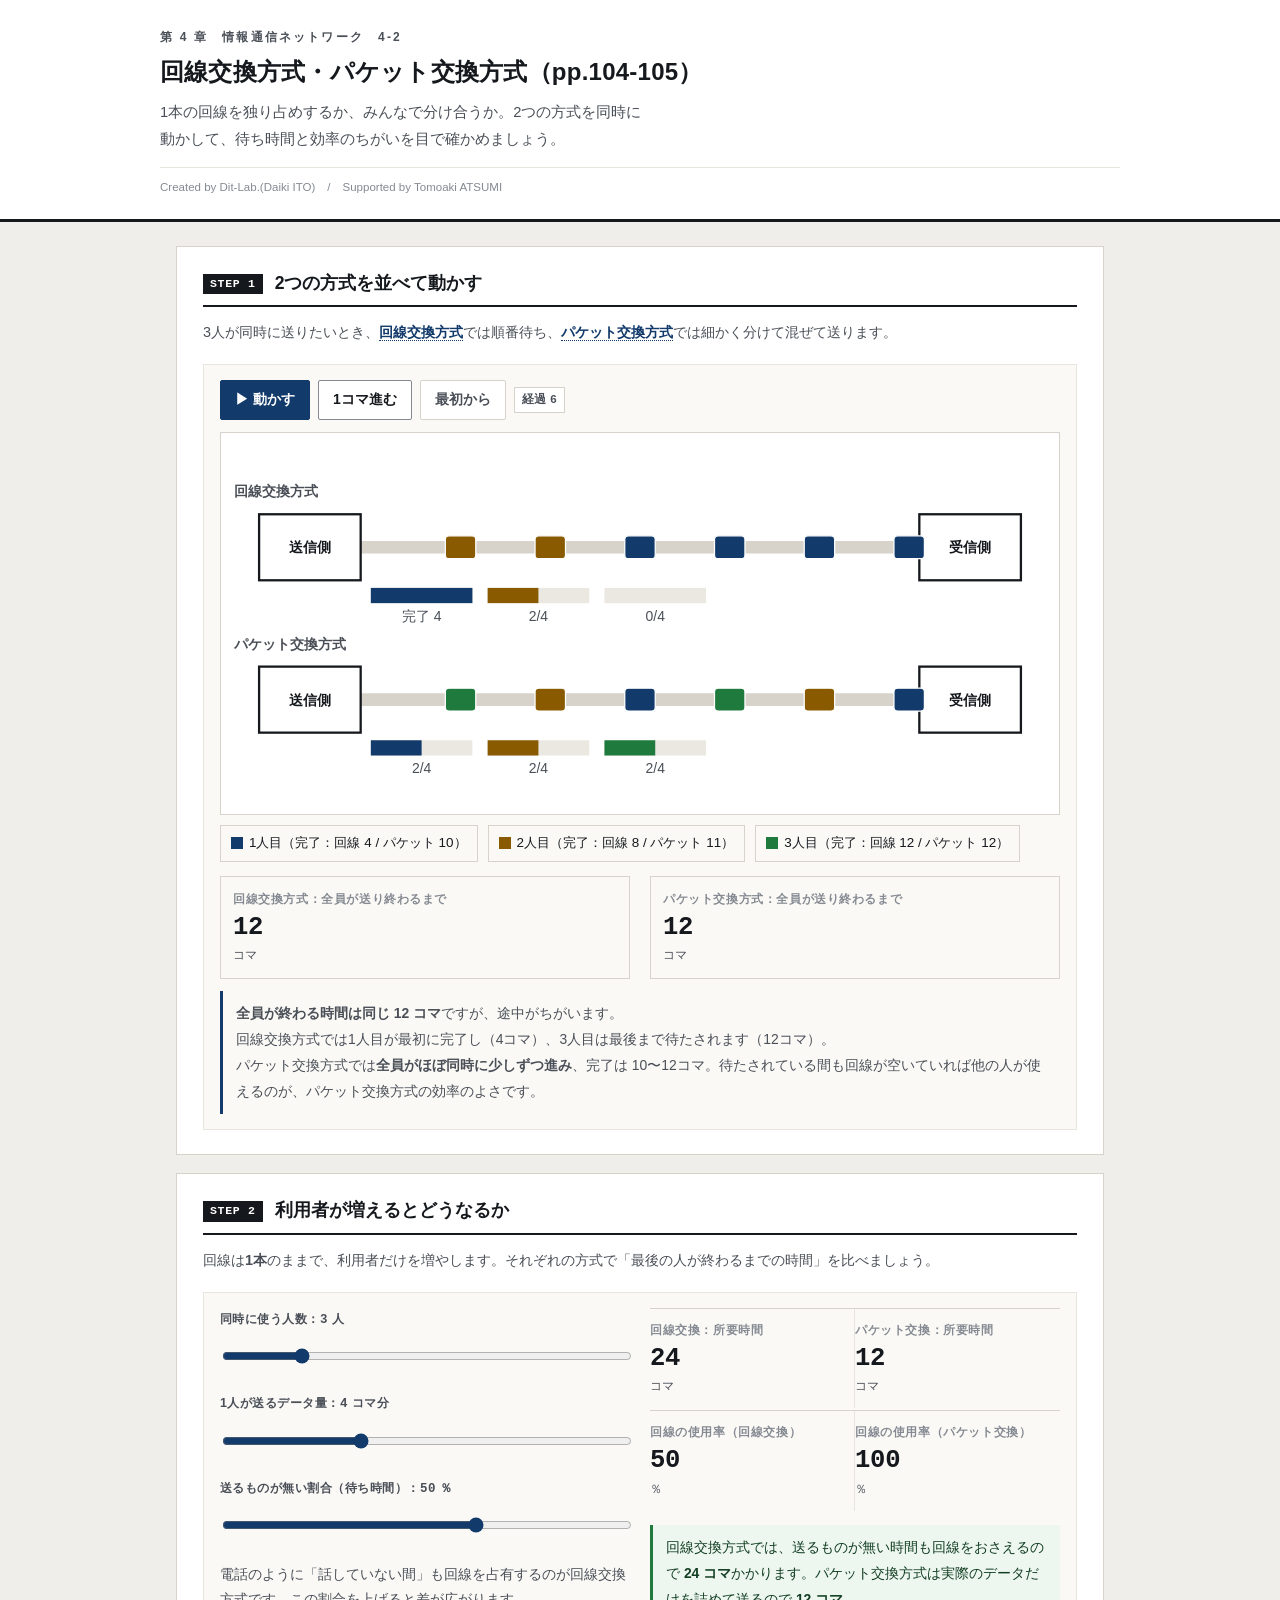
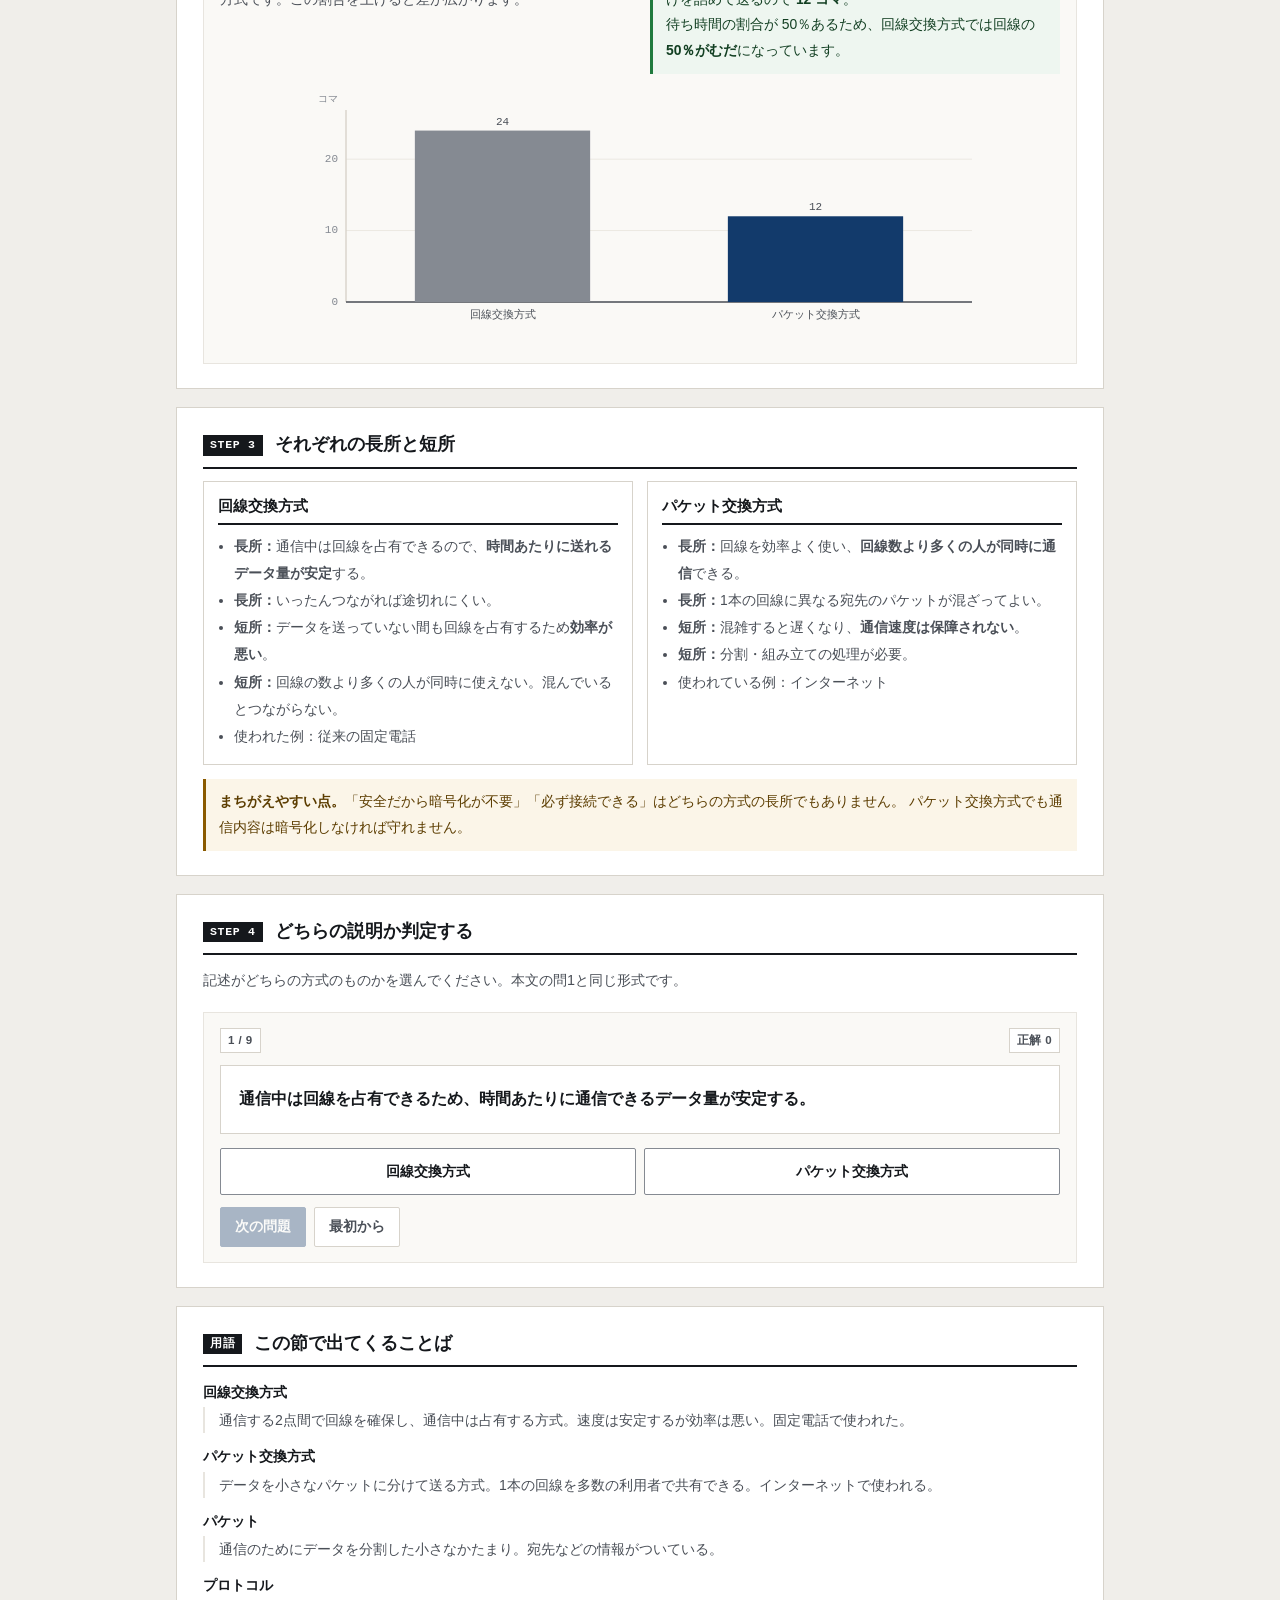
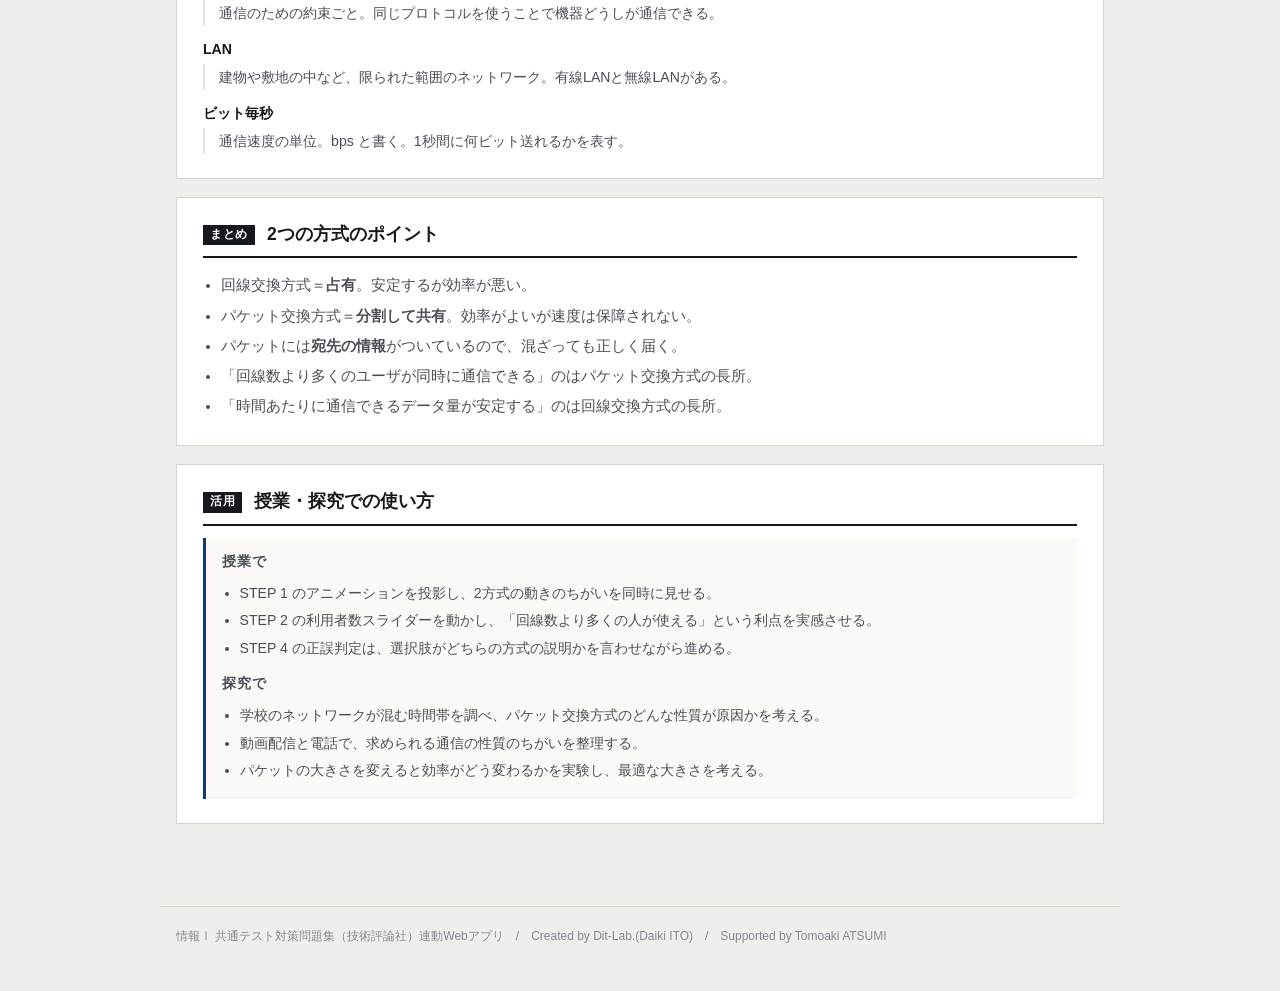
==== index.html @ 24a5da9f "feat: Streamlit版を静的Webアプリ化。2方式の同時アニメーション・効率比較・判定演習に対応" ====
<!DOCTYPE html>
<html lang="ja">
<head>
<meta charset="UTF-8">
<meta name="viewport" content="width=device-width, initial-scale=1.0">
<title>回線交換方式・パケット交換方式｜情報Ⅰ共通テスト対策問題集</title>
<meta name="description" content="1本の回線を独り占めするか、みんなで分け合うか。2つの方式を同時に動かして、待ち時間と効率のちがいを目で確かめましょう。">
<link rel="icon" href="data:image/svg+xml,%3Csvg xmlns=%22http://www.w3.org/2000/svg%22 viewBox=%220 0 32 32%22%3E%3Crect width=%2232%22 height=%2232%22 fill=%22%2315181c%22/%3E%3Ctext x=%2216%22 y=%2222%22 font-size=%2218%22 font-family=%22monospace%22 fill=%22%23fff%22 text-anchor=%22middle%22%3E01%3C/text%3E%3C/svg%3E">
<link rel="stylesheet" href="css/style.css">
<link rel="stylesheet" href="css/app.css">
</head>
<body>

<header class="app-header">
  <div class="inner">
    <span class="eyebrow">第 4 章　情報通信ネットワーク　4-2</span>
    <h1>回線交換方式・パケット交換方式（pp.104-105）</h1>
    <p class="lead">1本の回線を独り占めするか、みんなで分け合うか。2つの方式を同時に動かして、待ち時間と効率のちがいを目で確かめましょう。</p>
    <p class="credit">Created by Dit-Lab.(Daiki ITO)　/　Supported by Tomoaki ATSUMI</p>
  </div>
</header>

<main class="wrap">
  <section class="step" id="step1">
    <h2><span class="no">STEP 1</span>2つの方式を並べて動かす</h2>
    <p class="desc">3人が同時に送りたいとき、<span class="term" data-t="回線交換方式">回線交換方式</span>では順番待ち、<span class="term" data-t="パケット交換方式">パケット交換方式</span>では細かく分けて混ぜて送ります。</p>

    <div class="panel">
      <div class="btn-row" style="margin-bottom:12px">
        <button class="btn primary" id="play">▶ 動かす</button>
        <button class="btn" id="step1btn">1コマ進む</button>
        <button class="btn ghost" id="resetAnim">最初から</button>
        <span class="badge" id="tick">経過 0</span>
      </div>
      <div id="animBox"></div>
      <div class="usercols" id="legend"></div>
      <div class="grid c2" style="margin-top:14px">
        <div class="metric" style="border:1px solid var(--rule);padding:12px">
          <div class="k">回線交換方式：全員が送り終わるまで</div><div class="v" id="mCirc">—</div><div class="s">コマ</div>
        </div>
        <div class="metric" style="border:1px solid var(--rule);padding:12px">
          <div class="k">パケット交換方式：全員が送り終わるまで</div><div class="v" id="mPack">—</div><div class="s">コマ</div>
        </div>
      </div>
      <div class="note" id="animNote" style="margin-top:12px"></div>
    </div>
  </section>

  <section class="step" id="step2">
    <h2><span class="no">STEP 2</span>利用者が増えるとどうなるか</h2>
    <p class="desc">回線は<strong>1本</strong>のままで、利用者だけを増やします。それぞれの方式で「最後の人が終わるまでの時間」を比べましょう。</p>
    <div class="panel">
      <div class="grid c2">
        <div>
          <label class="fld" for="nUsers">同時に使う人数：<span class="mono" id="nUsersV">3</span> 人</label>
          <input type="range" id="nUsers" min="1" max="12" step="1" value="3">
          <label class="fld" style="margin-top:10px" for="dataSize">1人が送るデータ量：<span class="mono" id="dataSizeV">4</span> コマ分</label>
          <input type="range" id="dataSize" min="1" max="10" step="1" value="4">
          <label class="fld" style="margin-top:10px" for="idle">送るものが無い割合（待ち時間）：<span class="mono" id="idleV">50</span> ％</label>
          <input type="range" id="idle" min="0" max="80" step="10" value="50">
          <p class="why" style="margin-top:10px">電話のように「話していない間」も回線を占有するのが回線交換方式です。この割合を上げると差が広がります。</p>
        </div>
        <div>
          <div class="metrics">
            <div class="metric"><div class="k">回線交換：所要時間</div><div class="v" id="cTime">—</div><div class="s">コマ</div></div>
            <div class="metric"><div class="k">パケット交換：所要時間</div><div class="v" id="pTime">—</div><div class="s">コマ</div></div>
          </div>
          <div class="metrics" style="margin-top:2px">
            <div class="metric"><div class="k">回線の使用率（回線交換）</div><div class="v" id="cUse">—</div><div class="s">％</div></div>
            <div class="metric"><div class="k">回線の使用率（パケット交換）</div><div class="v" id="pUse">—</div><div class="s">％</div></div>
          </div>
          <div class="note" id="simNote" style="margin-top:14px"></div>
        </div>
      </div>
      <div id="cmpChart" style="margin-top:14px"></div>
    </div>
  </section>

  <section class="step" id="step3">
    <h2><span class="no">STEP 3</span>それぞれの長所と短所</h2>
    <div class="cmp2">
      <div class="box">
        <h3>回線交換方式</h3>
        <ul>
          <li><strong>長所：</strong>通信中は回線を占有できるので、<strong>時間あたりに送れるデータ量が安定</strong>する。</li>
          <li><strong>長所：</strong>いったんつながれば途切れにくい。</li>
          <li><strong>短所：</strong>データを送っていない間も回線を占有するため<strong>効率が悪い</strong>。</li>
          <li><strong>短所：</strong>回線の数より多くの人が同時に使えない。混んでいるとつながらない。</li>
          <li>使われた例：従来の固定電話</li>
        </ul>
      </div>
      <div class="box">
        <h3>パケット交換方式</h3>
        <ul>
          <li><strong>長所：</strong>回線を効率よく使い、<strong>回線数より多くの人が同時に通信</strong>できる。</li>
          <li><strong>長所：</strong>1本の回線に異なる宛先のパケットが混ざってよい。</li>
          <li><strong>短所：</strong>混雑すると遅くなり、<strong>通信速度は保障されない</strong>。</li>
          <li><strong>短所：</strong>分割・組み立ての処理が必要。</li>
          <li>使われている例：インターネット</li>
        </ul>
      </div>
    </div>
    <div class="note warn" style="margin-top:14px">
      <strong>まちがえやすい点。</strong>「安全だから暗号化が不要」「必ず接続できる」はどちらの方式の長所でもありません。
      パケット交換方式でも通信内容は暗号化しなければ守れません。
    </div>
  </section>

  <section class="step" id="step4">
    <h2><span class="no">STEP 4</span>どちらの説明か判定する</h2>
    <p class="desc">記述がどちらの方式のものかを選んでください。本文の問1と同じ形式です。</p>
    <div class="panel">
      <div class="qhead">
        <span class="badge" id="qProgress">1 / 1</span>
        <span class="badge">正解 <span class="score" id="qScore">0</span></span>
      </div>
      <div class="card-q"><div class="q-scene" id="qText"></div></div>
      <div class="choice4" id="qChoices"></div>
      <div class="note" id="qFb" hidden style="margin-top:12px"></div>
      <div class="btn-row" style="margin-top:12px">
        <button class="btn primary" id="qNext" disabled>次の問題</button>
        <button class="btn ghost" id="qReset">最初から</button>
      </div>
    </div>
  </section>

  <section class="step" id="glossary">
    <h2><span class="no">用語</span>この節で出てくることば</h2>
    <div id="glossBox"></div>
  </section>

  <section class="step">
    <h2><span class="no">まとめ</span>2つの方式のポイント</h2>
    <ul style="margin:0;padding-left:1.2em;color:var(--ink-2);font-size:.92rem;line-height:2.05">
      <li>回線交換方式＝<strong>占有</strong>。安定するが効率が悪い。</li>
      <li>パケット交換方式＝<strong>分割して共有</strong>。効率がよいが速度は保障されない。</li>
      <li>パケットには<strong>宛先の情報</strong>がついているので、混ざっても正しく届く。</li>
      <li>「回線数より多くのユーザが同時に通信できる」のはパケット交換方式の長所。</li>
      <li>「時間あたりに通信できるデータ量が安定する」のは回線交換方式の長所。</li>
    </ul>
  </section>

  <section class="step">
    <h2><span class="no">活用</span>授業・探究での使い方</h2>
    <div class="use-note">
      <h3>授業で</h3>
      <ul>
        <li>STEP 1 のアニメーションを投影し、2方式の動きのちがいを同時に見せる。</li>
        <li>STEP 2 の利用者数スライダーを動かし、「回線数より多くの人が使える」という利点を実感させる。</li>
        <li>STEP 4 の正誤判定は、選択肢がどちらの方式の説明かを言わせながら進める。</li>
      </ul>
      <h3 style="margin-top:12px">探究で</h3>
      <ul>
        <li>学校のネットワークが混む時間帯を調べ、パケット交換方式のどんな性質が原因かを考える。</li>
        <li>動画配信と電話で、求められる通信の性質のちがいを整理する。</li>
        <li>パケットの大きさを変えると効率がどう変わるかを実験し、最適な大きさを考える。</li>
      </ul>
    </div>
  </section>

</main>

<footer class="app-footer">
  情報Ⅰ 共通テスト対策問題集（技術評論社）連動Webアプリ　/　Created by Dit-Lab.(Daiki ITO)　/　Supported by Tomoaki ATSUMI
</footer>

<script src="js/tools.js"></script>
<script src="js/chart.js"></script>
<script src="js/terms.js"></script>
<script src="js/app.js"></script>
</body>
</html>
---- css/style.css ----
/* =========================================================
   情報Ⅰ 共通テスト対策問題集 — Web アプリ共通スタイル
   紙面（参考書）に寄せた設計。装飾色は使わず、色は意味を持つときだけ。
   ========================================================= */

:root{
  --paper:#ffffff;
  --paper-2:#faf9f6;      /* うすい紙 */
  --bg:#f0eeea;           /* 台紙 */
  --ink:#15181c;
  --ink-2:#4a4f57;
  --ink-3:#858a92;
  --rule:#d7d3cb;         /* 罫線 */
  --rule-2:#e8e5df;
  --accent:#123a6b;       /* 濃紺。主要操作と現在地だけに使う */
  --accent-w:#e9eef6;
  --zero:#c0392b;         /* 左＝0 */
  --one:#1d4ed8;          /* 右＝1 */
  --ok:#1f7a3d;   --ok-bg:#eef6f0;
  --ng:#b3261e;   --ng-bg:#fbefee;
  --warn:#8a5a00; --warn-bg:#fbf5e8;
  --font:"Hiragino Kaku Gothic ProN","Hiragino Sans","Yu Gothic Medium","Yu Gothic",
         "Noto Sans JP",Meiryo,-apple-system,BlinkMacSystemFont,sans-serif;
  --mono:"SFMono-Regular",Menlo,Consolas,"Courier New",monospace;
}

*{box-sizing:border-box}
[hidden]{display:none !important}
html{-webkit-text-size-adjust:100%}
body{
  margin:0; background:var(--bg); color:var(--ink);
  font-family:var(--font); font-size:16px; line-height:1.85;
  font-feature-settings:"palt" 1;
}
h1,h2,h3,h4{line-height:1.45; margin:0; font-weight:700}
p{margin:0 0 .75em} p:last-child{margin-bottom:0}
a{color:var(--accent)}

/* ---------- 標題 ---------- */
.app-header{background:var(--paper); border-bottom:3px solid var(--ink); padding:26px 20px 20px}
.app-header .inner{max-width:960px; margin:0 auto}
.app-header .eyebrow{
  font-size:.75rem; font-weight:700; color:var(--ink-2); letter-spacing:.18em;
  display:block; margin-bottom:7px;
}
.app-header h1{font-size:1.5rem; letter-spacing:.01em}
.app-header .lead{font-size:.92rem; color:var(--ink-2); margin-top:9px; max-width:60ch}
.app-header .credit{
  font-size:.72rem; color:var(--ink-3); margin-top:14px;
  padding-top:9px; border-top:1px solid var(--rule-2);
}

/* ---------- 版面 ---------- */
.wrap{max-width:960px; margin:0 auto; padding:24px 16px 64px}
.step{background:var(--paper); border:1px solid var(--rule); padding:24px 26px; margin-bottom:18px}
.step > h2{
  display:flex; align-items:baseline; gap:12px; font-size:1.1rem;
  padding-bottom:9px; border-bottom:2px solid var(--ink); margin-bottom:12px;
}
.step > h2 .no{
  flex:none; font-family:var(--mono); font-size:.72rem; font-weight:700;
  background:var(--ink); color:var(--paper); padding:2px 7px; letter-spacing:.06em;
  position:relative; top:-2px;
}
.step > .desc{color:var(--ink-2); font-size:.9rem; margin-bottom:18px}
.step[hidden]{display:none}

.grid{display:grid; gap:20px}
.grid > *{min-width:0}          /* 子の中身で列が広がるのを防ぐ */
@media(min-width:800px){ .grid.c2{grid-template-columns:1fr 1fr} }

.panel{border:1px solid var(--rule-2); background:var(--paper-2); padding:15px 16px; min-width:0}
.panel > h3{
  font-size:.8rem; font-weight:700; color:var(--ink-2); letter-spacing:.08em;
  margin-bottom:12px; padding-bottom:6px; border-bottom:1px solid var(--rule);
}

/* ---------- 部品 ---------- */
.btn{
  appearance:none; border:1px solid var(--ink-3); background:var(--paper); color:var(--ink);
  font-family:inherit; font-size:.88rem; font-weight:700; padding:8px 14px;
  border-radius:2px; cursor:pointer; min-height:40px; line-height:1.4;
  transition:background .12s, border-color .12s, color .12s;
}
.btn:hover:not(:disabled){background:var(--accent-w); border-color:var(--accent); color:var(--accent)}
.btn:disabled{opacity:.35; cursor:not-allowed}
.btn.primary{background:var(--accent); color:var(--paper); border-color:var(--accent)}
.btn.primary:hover:not(:disabled){background:#0d2c53; color:var(--paper)}
.btn.ghost{border-color:var(--rule); color:var(--ink-2)}
.btn.sm{font-size:.8rem; padding:5px 10px; min-height:34px}
.btn-row{display:flex; flex-wrap:wrap; gap:8px; align-items:center}

/* タブ（見出し下線式） */
.seg{display:flex; gap:0; border-bottom:1px solid var(--rule)}
.seg button{
  appearance:none; border:0; background:transparent; font-family:inherit; font-size:.88rem;
  font-weight:700; color:var(--ink-3); padding:9px 4px; margin-right:26px; cursor:pointer;
  border-bottom:3px solid transparent; margin-bottom:-1px; min-height:40px;
}
.seg button:hover{color:var(--ink-2)}
.seg button[aria-pressed="true"]{color:var(--ink); border-bottom-color:var(--accent)}

label.fld{display:block; font-size:.78rem; font-weight:700; color:var(--ink-2); margin-bottom:5px; letter-spacing:.04em}
input[type=text], textarea, input[type=number]{
  width:100%; font-family:inherit; font-size:1rem; color:var(--ink);
  border:1px solid var(--ink-3); border-radius:2px; padding:9px 11px;
  background:var(--paper); min-height:42px;
}
input:focus, textarea:focus{outline:2px solid var(--accent); outline-offset:-1px; border-color:var(--accent)}
.btn:focus-visible, .seg button:focus-visible, .node-card:focus-visible{outline:2px solid var(--accent); outline-offset:2px}
textarea{resize:vertical; line-height:1.7}
.mono{font-family:var(--mono)}

table.tbl{width:100%; border-collapse:collapse; font-size:.89rem}
table.tbl th, table.tbl td{border-bottom:1px solid var(--rule-2); padding:7px 10px; text-align:right}
table.tbl th:first-child, table.tbl td:first-child{text-align:left}
table.tbl thead th{border-bottom:1.5px solid var(--ink); font-size:.76rem; color:var(--ink-2); font-weight:700; white-space:nowrap}
.tbl-scroll{overflow-x:auto; -webkit-overflow-scrolling:touch; max-width:100%}

.note{padding:10px 13px; font-size:.87rem; border-left:3px solid var(--ink-3); background:var(--paper-2)}
.note.ok{background:var(--ok-bg); border-left-color:var(--ok); color:#123f22}
.note.ng{background:var(--ng-bg); border-left-color:var(--ng); color:#6d1a15}
.note.info{background:var(--paper-2); border-left-color:var(--accent); color:var(--ink-2)}
.note.warn{background:var(--warn-bg); border-left-color:var(--warn); color:#5c3d00}
.note[hidden]{display:none}

.badge{
  display:inline-block; font-size:.72rem; font-weight:700; padding:1px 7px;
  border:1px solid var(--rule); color:var(--ink-2); background:var(--paper); letter-spacing:.04em;
}

/* 数値は罫線で仕切るだけ。カードにしない */
.metrics{display:flex; flex-wrap:wrap; gap:0; border-top:1px solid var(--rule)}
.metric{flex:1 1 130px; padding:11px 14px 11px 0; border-right:1px solid var(--rule-2)}
.metric:last-child{border-right:0}
.metric .k{font-size:.74rem; color:var(--ink-3); font-weight:700; letter-spacing:.05em}
.metric .v{font-size:1.6rem; font-weight:700; line-height:1.3; font-family:var(--mono); letter-spacing:-.01em}
.metric .s{font-size:.76rem; color:var(--ink-2)}

.bit0{color:var(--zero); font-weight:700}
.bit1{color:var(--one); font-weight:700}

.app-footer{
  max-width:960px; margin:0 auto; padding:18px 16px 44px; color:var(--ink-3);
  font-size:.75rem; border-top:1px solid var(--rule);
}
.sr-only{position:absolute;width:1px;height:1px;overflow:hidden;clip:rect(0 0 0 0);white-space:nowrap}

@media(max-width:640px){
  body{font-size:15px}
  .app-header{padding:20px 16px 16px}
  .app-header h1{font-size:1.16rem}
  .wrap{padding:16px 12px 52px}
  .step{padding:18px 15px}
  .seg button{margin-right:18px; font-size:.84rem}
  .metric{flex-basis:50%; border-right:0}
}
@media (prefers-reduced-motion:reduce){ *{animation:none!important; transition:none!important} }

/* ---------- 自分のデータ・共有・印刷 ---------- */
.toolbar{display:flex; flex-wrap:wrap; gap:8px; align-items:center; margin-top:12px;
  padding-top:12px; border-top:1px solid var(--rule-2)}
.toolbar .hint{font-size:.78rem; color:var(--ink-3)}
.paste-area{width:100%; min-height:110px; font-family:var(--mono); font-size:.86rem}
.use-note{background:var(--paper-2); border-left:3px solid var(--accent); padding:14px 16px; font-size:.88rem}
.use-note h3{font-size:.86rem; letter-spacing:.06em; margin-bottom:8px; color:var(--ink-2)}
.use-note ol, .use-note ul{margin:0; padding-left:1.25em; line-height:1.95; color:var(--ink-2)}

@media print{
  body{background:#fff}
  .app-header{border-bottom:2px solid #000}
  .step{border:1px solid #bbb; break-inside:avoid; page-break-inside:avoid; margin-bottom:12px}
  .btn, .seg, .toolbar, input[type=range]{display:none !important}
  .note{border-left-width:2px}
  a[href]:after{content:""}
}

/* ---------- 入力グリッド ---------- */
.dg-scroll{overflow:auto; -webkit-overflow-scrolling:touch; border:1px solid var(--rule); background:var(--paper); max-height:420px}
table.dg{border-collapse:collapse; font-family:var(--mono); font-size:.9rem; min-width:100%}
table.dg th, table.dg td{border:1px solid var(--rule-2); padding:0}
table.dg thead th{background:var(--paper-2); position:sticky; top:0; z-index:2}
table.dg .dg-n{background:var(--paper-2); color:var(--ink-3); font-size:.76rem; font-weight:400;
  text-align:center; min-width:34px; padding:0 4px; position:sticky; left:0; z-index:1}
table.dg .dg-corner{background:var(--paper-2); min-width:34px; position:sticky; left:0; z-index:3}
table.dg .dg-act{background:var(--paper-2); width:34px}
.dg-h, .dg-c{width:100%; min-width:96px; border:0; background:transparent; font-family:inherit;
  font-size:.9rem; padding:8px 9px; color:var(--ink); min-height:38px}
.dg-h{font-weight:700; font-family:var(--font); font-size:.82rem; color:var(--ink-2)}
.dg-c.num{text-align:right}
.dg-c:focus, .dg-h:focus{outline:2px solid var(--accent); outline-offset:-2px; background:var(--accent-w)}
.dg-del{border:0; background:transparent; color:var(--ink-3); cursor:pointer; width:32px; height:34px; font-size:1rem}
.dg-del:hover{color:var(--ng)}
.dg-tools{display:flex; flex-wrap:wrap; gap:8px; align-items:center; margin-top:10px}
.dg-hint{font-size:.76rem; color:var(--ink-3)}

/* ---------- ファイル読み込み ---------- */
.filebox{display:flex; flex-wrap:wrap; gap:10px; align-items:center; padding:12px;
  border:1px dashed var(--rule); background:var(--paper-2)}
.filebox input[type=file]{font-size:.85rem; font-family:inherit; max-width:100%}
.filebox .sel{max-width:220px}
.filelabel{display:inline-flex; align-items:center; gap:6px; font-size:.85rem; font-weight:700;
  border:1px solid var(--ink-3); background:var(--paper); padding:8px 14px; border-radius:2px; cursor:pointer; min-height:40px}
.filelabel:hover{border-color:var(--accent); color:var(--accent); background:var(--accent-w)}
.filelabel input{display:none}

/* ---------- 用語解説 ---------- */
.term{position:relative; border-bottom:1.5px dotted var(--accent); cursor:help; color:var(--accent); font-weight:700}
.term .term-pop{display:none; position:absolute; left:0; top:1.7em; z-index:50; width:min(300px,78vw);
  background:var(--paper); border:1px solid var(--ink-3); box-shadow:0 6px 20px rgba(0,0,0,.14);
  padding:10px 12px; font-size:.82rem; font-weight:400; color:var(--ink-2); line-height:1.75;
  border-left:3px solid var(--accent); cursor:auto; text-align:left}
.term .term-pop b{display:block; color:var(--ink); font-size:.86rem; margin-bottom:3px}
.term.open .term-pop{display:block}
dl.gloss{margin:0; font-size:.88rem}
dl.gloss dt{font-weight:700; color:var(--ink); margin-top:10px}
dl.gloss dt:first-child{margin-top:0}
dl.gloss dd{margin:2px 0 0; color:var(--ink-2); line-height:1.85; padding-left:1em; border-left:2px solid var(--rule-2)}
@media print{ .term{border-bottom:0; color:inherit} .term .term-pop{display:none !important} }

/* ---------- スマホ・タブレット ---------- */
@media (max-width:1024px){
  /* iOS で入力時に画面が勝手に拡大するのを防ぐ（16px 未満だとズームする） */
  input[type=text], input[type=number], textarea, select, .dg-c, .dg-h{ font-size:16px }
  .dg-c, .dg-h{ min-width:110px }
}
@media (max-width:820px){
  .grid.c2{grid-template-columns:1fr}
  .dg-scroll{max-height:340px}
  .filebox{flex-direction:column; align-items:stretch}
  .filebox .sel{max-width:100%}
  .term .term-pop{left:auto; right:0; width:min(280px,86vw)}
}
@media (max-width:480px){
  .step > h2{font-size:1rem; flex-wrap:wrap}
  .metrics{gap:0}
  .metric{flex-basis:50%; padding-right:10px}
  .metric .v{font-size:1.3rem}
  .btn{padding:8px 12px}
  .dg-tools{gap:6px}
  .dg-hint{width:100%}
}
/* タッチ操作でのスクロールを滑らかに */
.tbl-scroll, .dg-scroll, .tree-box{ -webkit-overflow-scrolling:touch; overscroll-behavior-x:contain }
---- css/app.css ----
.qhead{display:flex; justify-content:space-between; align-items:center; margin-bottom:12px}
.card-q{border:1px solid var(--rule); background:var(--paper); padding:18px; margin-bottom:14px}
.q-scene{font-size:1rem; font-weight:700; line-height:1.9}
.choice4{display:grid; gap:8px; grid-template-columns:repeat(auto-fit,minmax(160px,1fr))}
.choice4 .btn{text-align:left; line-height:1.65; padding:11px 13px}
.choice4 .btn.correct{background:var(--ok-bg); border-color:var(--ok); color:var(--ok)}
.choice4 .btn.wrong{background:var(--ng-bg); border-color:var(--ng); color:var(--ng)}
.choice4.locked{pointer-events:none}
.sel{width:100%; font-family:inherit; font-size:.95rem; padding:9px 11px; min-height:42px;
  border:1px solid var(--ink-3); border-radius:2px; background:var(--paper); color:var(--ink)}
input[type=range]{width:100%; accent-color:var(--accent); height:34px}
.why{font-size:.85rem; color:var(--ink-2); line-height:1.85}
.eqbox{font-family:var(--mono); font-size:1.02rem; font-weight:700; text-align:center; padding:14px;
  border:1px solid var(--rule); background:var(--paper-2); line-height:1.8}
.blankin{border:1.5px solid var(--accent); background:#fff; padding:6px 8px; text-align:center;
  font-family:var(--mono); min-height:38px; font-size:.95rem; max-width:120px}
.blankin.ok{border-color:var(--ok); background:var(--ok-bg)}
.blankin.ng{border-color:var(--ng); background:var(--ng-bg)}
table.tbl td .blankin{width:100%; max-width:none}
#animBox{border:1px solid var(--rule); background:var(--paper)}
#animBox svg{display:block; margin:0 auto}
svg .node{fill:#fff; stroke:#15181c; stroke-width:1.8}
svg .wire{stroke:#d7d3cb; stroke-width:10; stroke-linecap:round}
svg .wire.busy{stroke:#c8d3e6}
svg .pk{stroke:#fff; stroke-width:1}
svg .nlab{font-size:11px; text-anchor:middle; fill:#15181c; font-weight:700}
svg .tlab{font-size:11px; fill:#4a4f57}
.usercols{display:flex; gap:10px; flex-wrap:wrap; margin-top:10px}
.usercols .u{display:flex; align-items:center; gap:6px; font-size:.84rem; border:1px solid var(--rule); padding:5px 10px}
.usercols .u i{width:12px; height:12px; display:inline-block}
.cmp2{display:grid; gap:14px}
@media(min-width:800px){.cmp2{grid-template-columns:1fr 1fr}}
.cmp2 .box{border:1px solid var(--rule); background:var(--paper); padding:14px}
.cmp2 .box h3{font-size:.92rem; margin-bottom:8px; padding-bottom:6px; border-bottom:2px solid var(--ink)}
.cmp2 .box ul{margin:0; padding-left:1.15em; font-size:.87rem; line-height:1.95; color:var(--ink-2)}
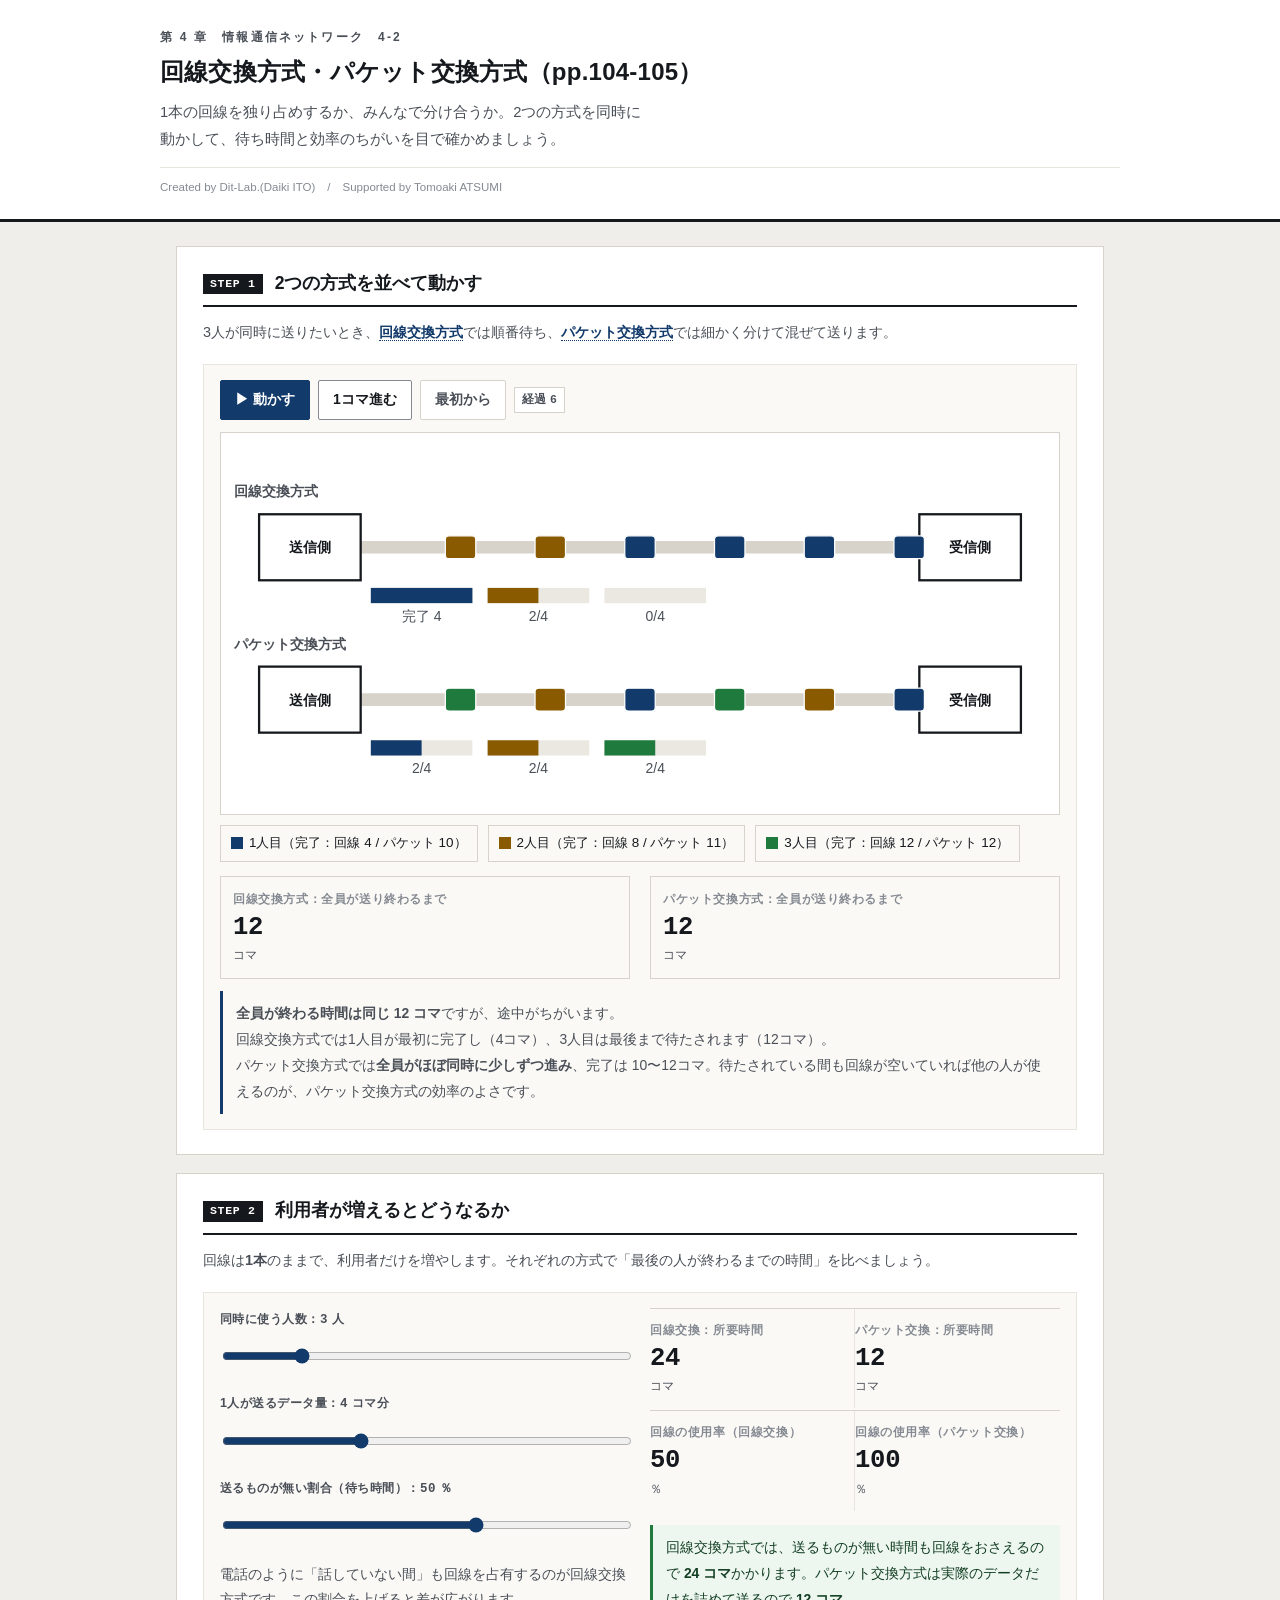
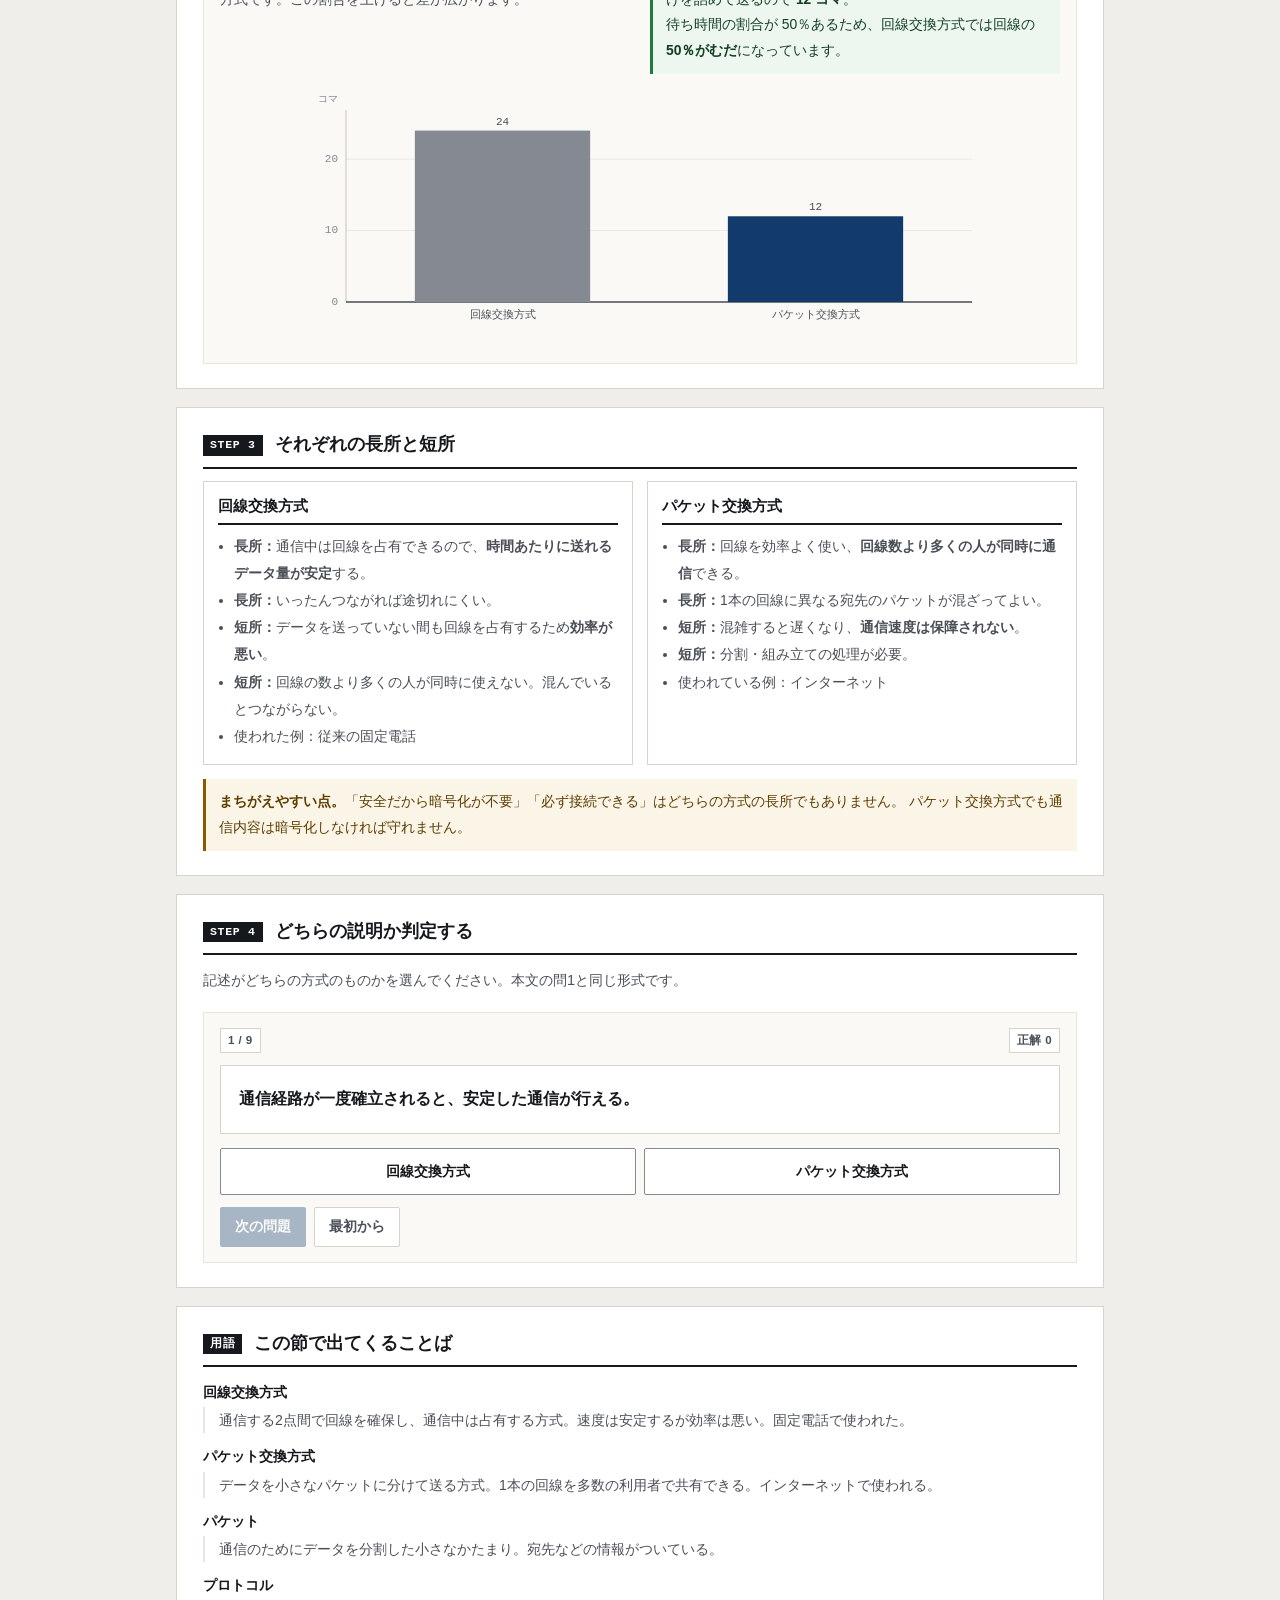
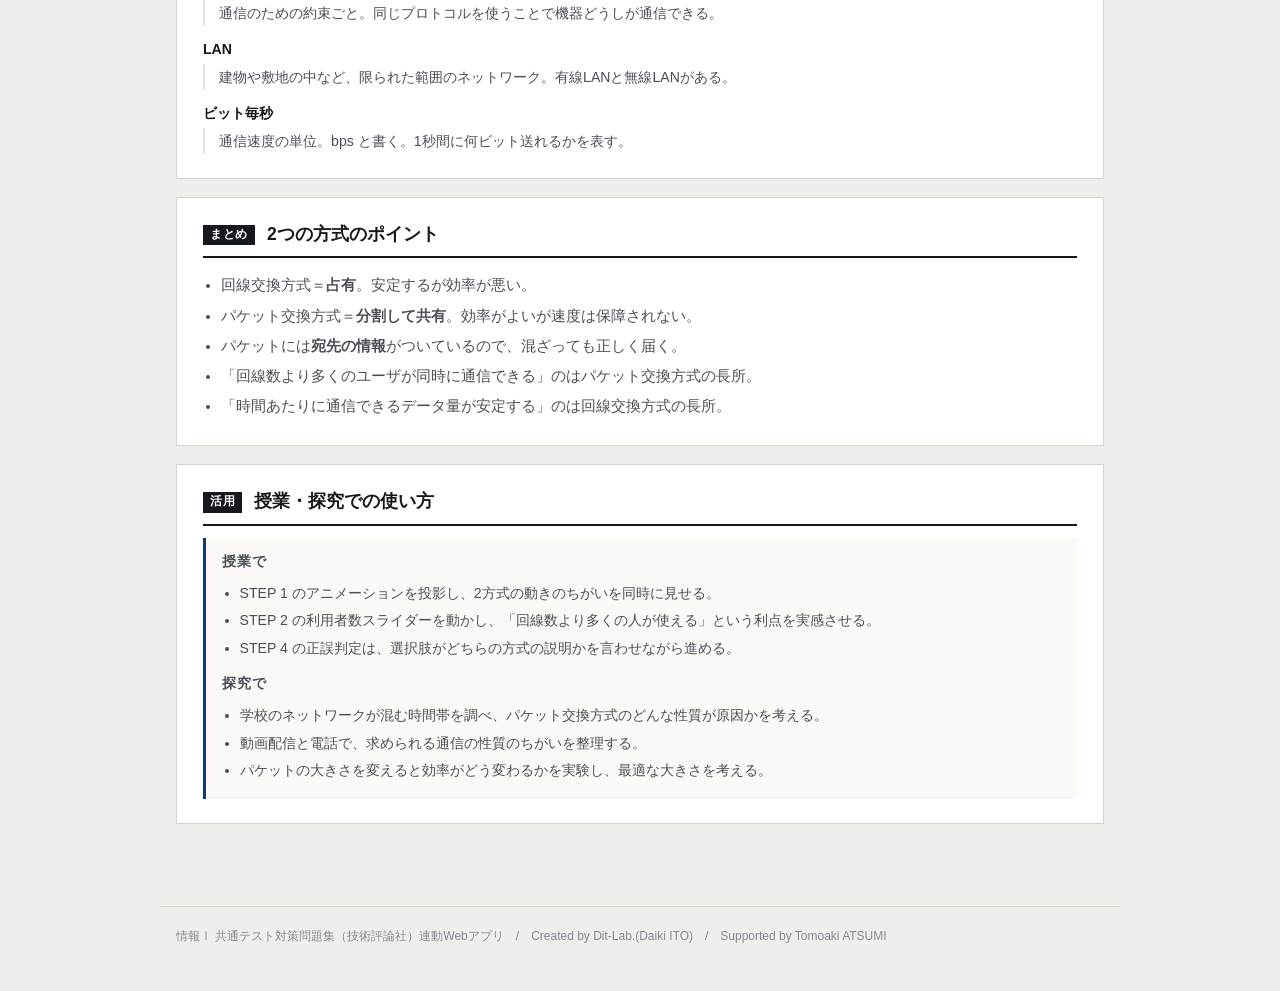
==== commit 666bcf44: "chore: CSS/JSにキャッシュバスターを付与（更新が確実に反映されるように）" ====
--- a/index.html
+++ b/index.html
@@ -6,8 +6,8 @@
 <title>回線交換方式・パケット交換方式｜情報Ⅰ共通テスト対策問題集</title>
 <meta name="description" content="1本の回線を独り占めするか、みんなで分け合うか。2つの方式を同時に動かして、待ち時間と効率のちがいを目で確かめましょう。">
 <link rel="icon" href="data:image/svg+xml,%3Csvg xmlns=%22http://www.w3.org/2000/svg%22 viewBox=%220 0 32 32%22%3E%3Crect width=%2232%22 height=%2232%22 fill=%22%2315181c%22/%3E%3Ctext x=%2216%22 y=%2222%22 font-size=%2218%22 font-family=%22monospace%22 fill=%22%23fff%22 text-anchor=%22middle%22%3E01%3C/text%3E%3C/svg%3E">
-<link rel="stylesheet" href="css/style.css">
-<link rel="stylesheet" href="css/app.css">
+<link rel="stylesheet" href="css/style.css?v=239696b1">
+<link rel="stylesheet" href="css/app.css?v=dcf65fee">
 </head>
 <body>
 
@@ -164,9 +164,9 @@
   情報Ⅰ 共通テスト対策問題集（技術評論社）連動Webアプリ　/　Created by Dit-Lab.(Daiki ITO)　/　Supported by Tomoaki ATSUMI
 </footer>
 
-<script src="js/tools.js"></script>
-<script src="js/chart.js"></script>
-<script src="js/terms.js"></script>
-<script src="js/app.js"></script>
+<script src="js/tools.js?v=c07db610"></script>
+<script src="js/chart.js?v=fb6e3be1"></script>
+<script src="js/terms.js?v=92038844"></script>
+<script src="js/app.js?v=97bf3a3a"></script>
 </body>
 </html>
--- a/css/style.css
+++ b/css/style.css
@@ -242,3 +242,28 @@
 }
 /* タッチ操作でのスクロールを滑らかに */
 .tbl-scroll, .dg-scroll, .tree-box{ -webkit-overflow-scrolling:touch; overscroll-behavior-x:contain }
+
+/* 幅指定つきの入力欄がスマートフォンではみ出さないようにする */
+input[type=text], input[type=number], input[type=search], textarea, select{ max-width:100% }
+.btn-row > label{ min-width:0; max-width:100% }
+.btn-row > label input, .btn-row > label select{ max-width:100% }
+
+/* 共通：○×判定・並べかえ（quiz.js 用） */
+.abcde{border:1px solid var(--rule); border-radius:3px; overflow:hidden}
+.abcde > div{border-top:1px solid var(--rule); padding:10px 12px}
+.abcde > div:first-child{border-top:0}
+.abcde .st{display:flex; gap:10px; align-items:flex-start; flex-wrap:wrap}
+.abcde .st .k{font-weight:700; font-family:var(--mono); min-width:1.4em}
+.abcde .st .t{flex:1; min-width:12em}
+.abcde .jb{display:flex; gap:6px}
+.abcde .jb .btn{min-width:3.4em; padding:6px 10px; text-align:center}
+.prep{display:grid; grid-template-columns:repeat(auto-fit,minmax(150px,1fr)); gap:10px; margin-top:10px}
+.prep .slot{border:1px dashed var(--ink-3); border-radius:3px; padding:10px; min-height:92px; background:var(--paper)}
+.prep .slot.filled{border-style:solid}
+.prep .slot .tag{font:700 .74rem/1.4 var(--mono); color:var(--accent); display:block; margin-bottom:6px}
+.prep .slot .txt{font-size:.86rem; line-height:1.7}
+.cards{display:flex; flex-wrap:wrap; gap:8px; margin-top:10px}
+.cards .c{border:1px solid var(--ink-3); border-radius:3px; padding:9px 12px; background:var(--paper);
+  cursor:pointer; font-size:.88rem; max-width:100%; text-align:left; font-family:inherit; color:var(--ink)}
+.cards .c:hover{background:var(--warn-bg)}
+.cards .c.used{opacity:.35; pointer-events:none}
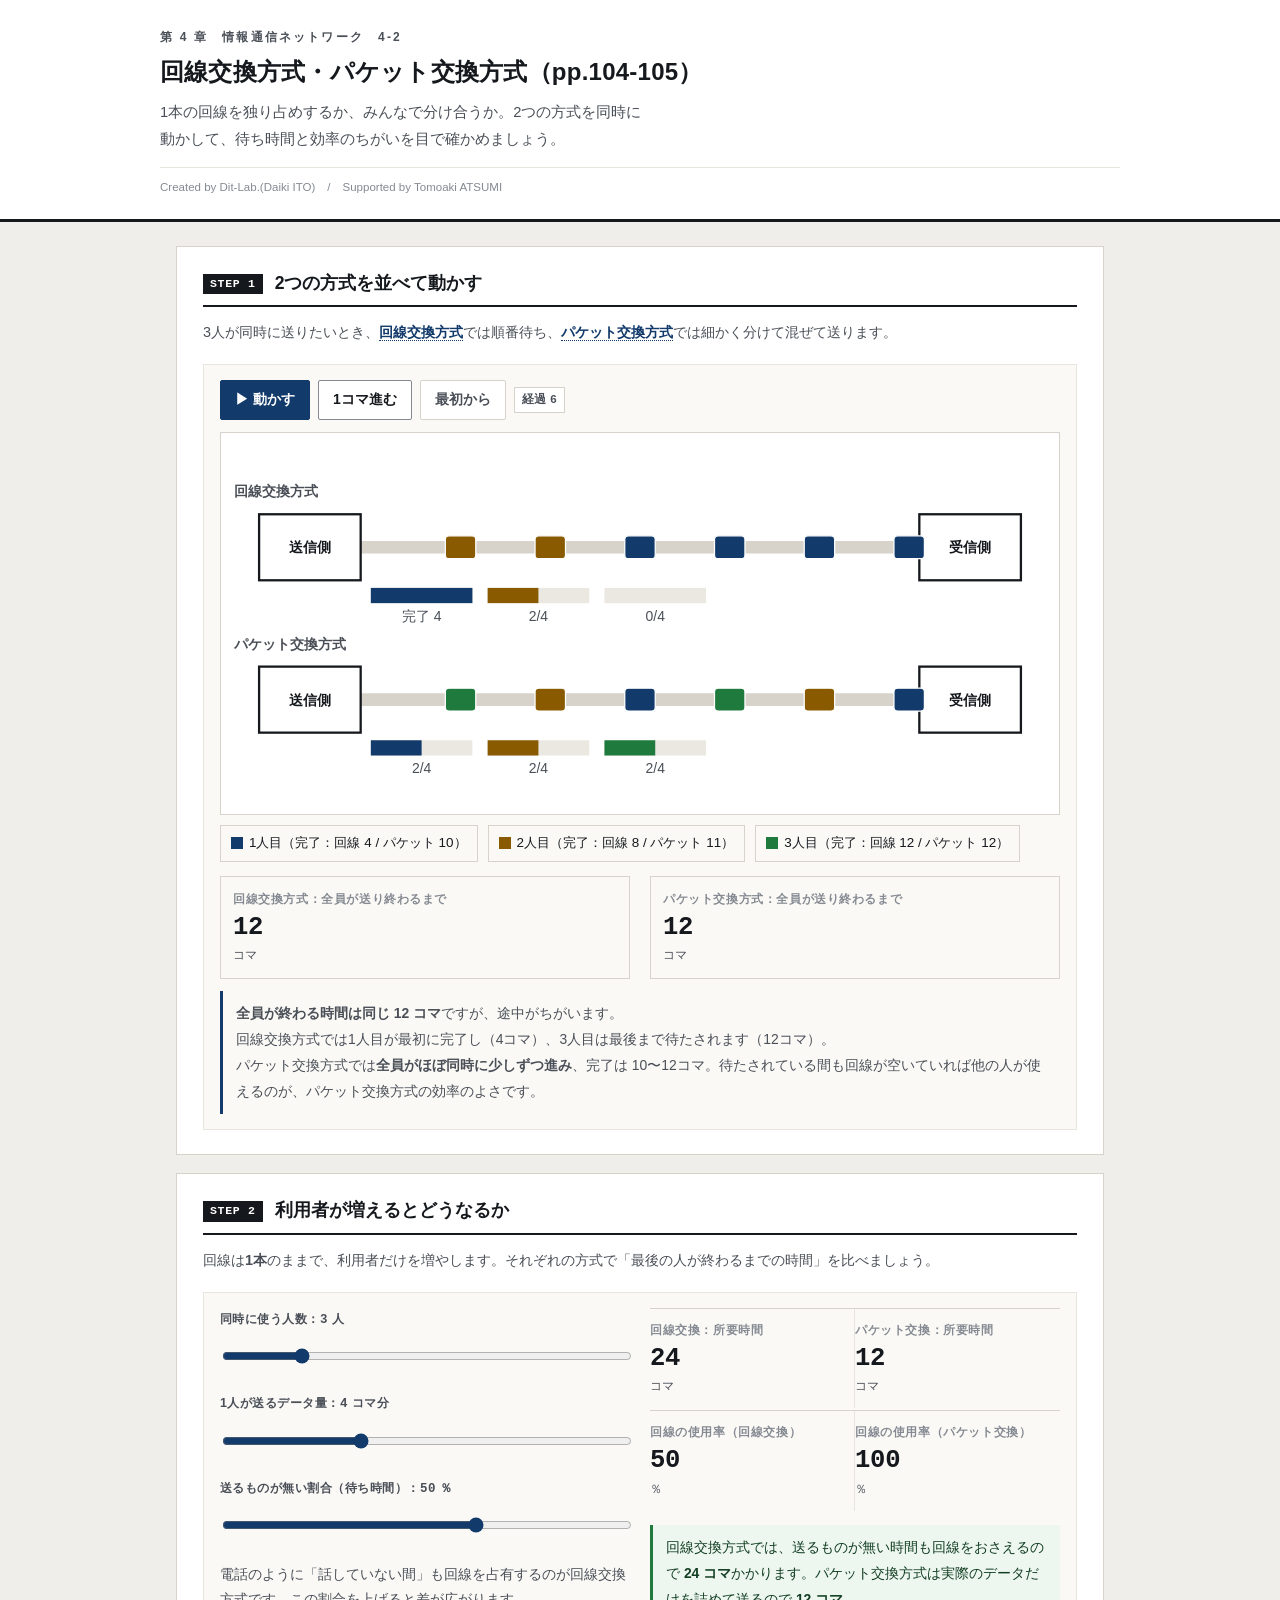
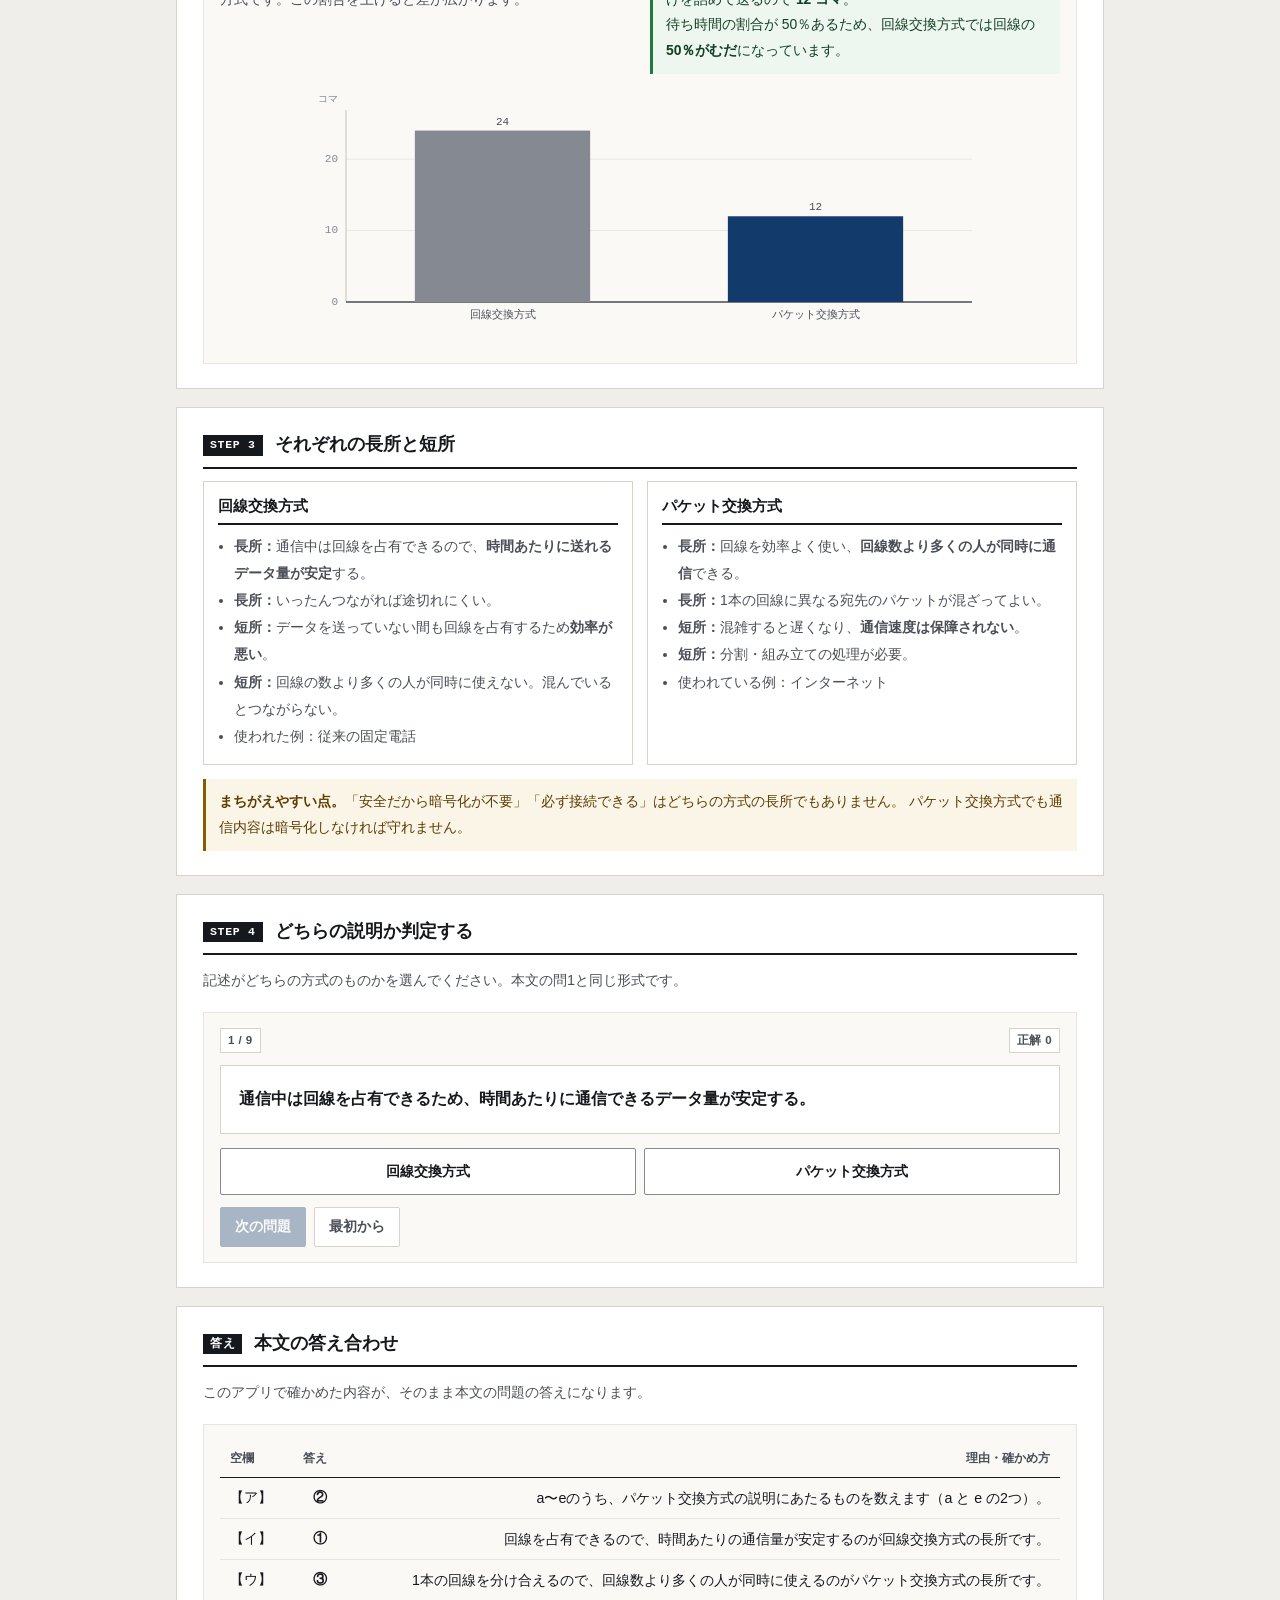
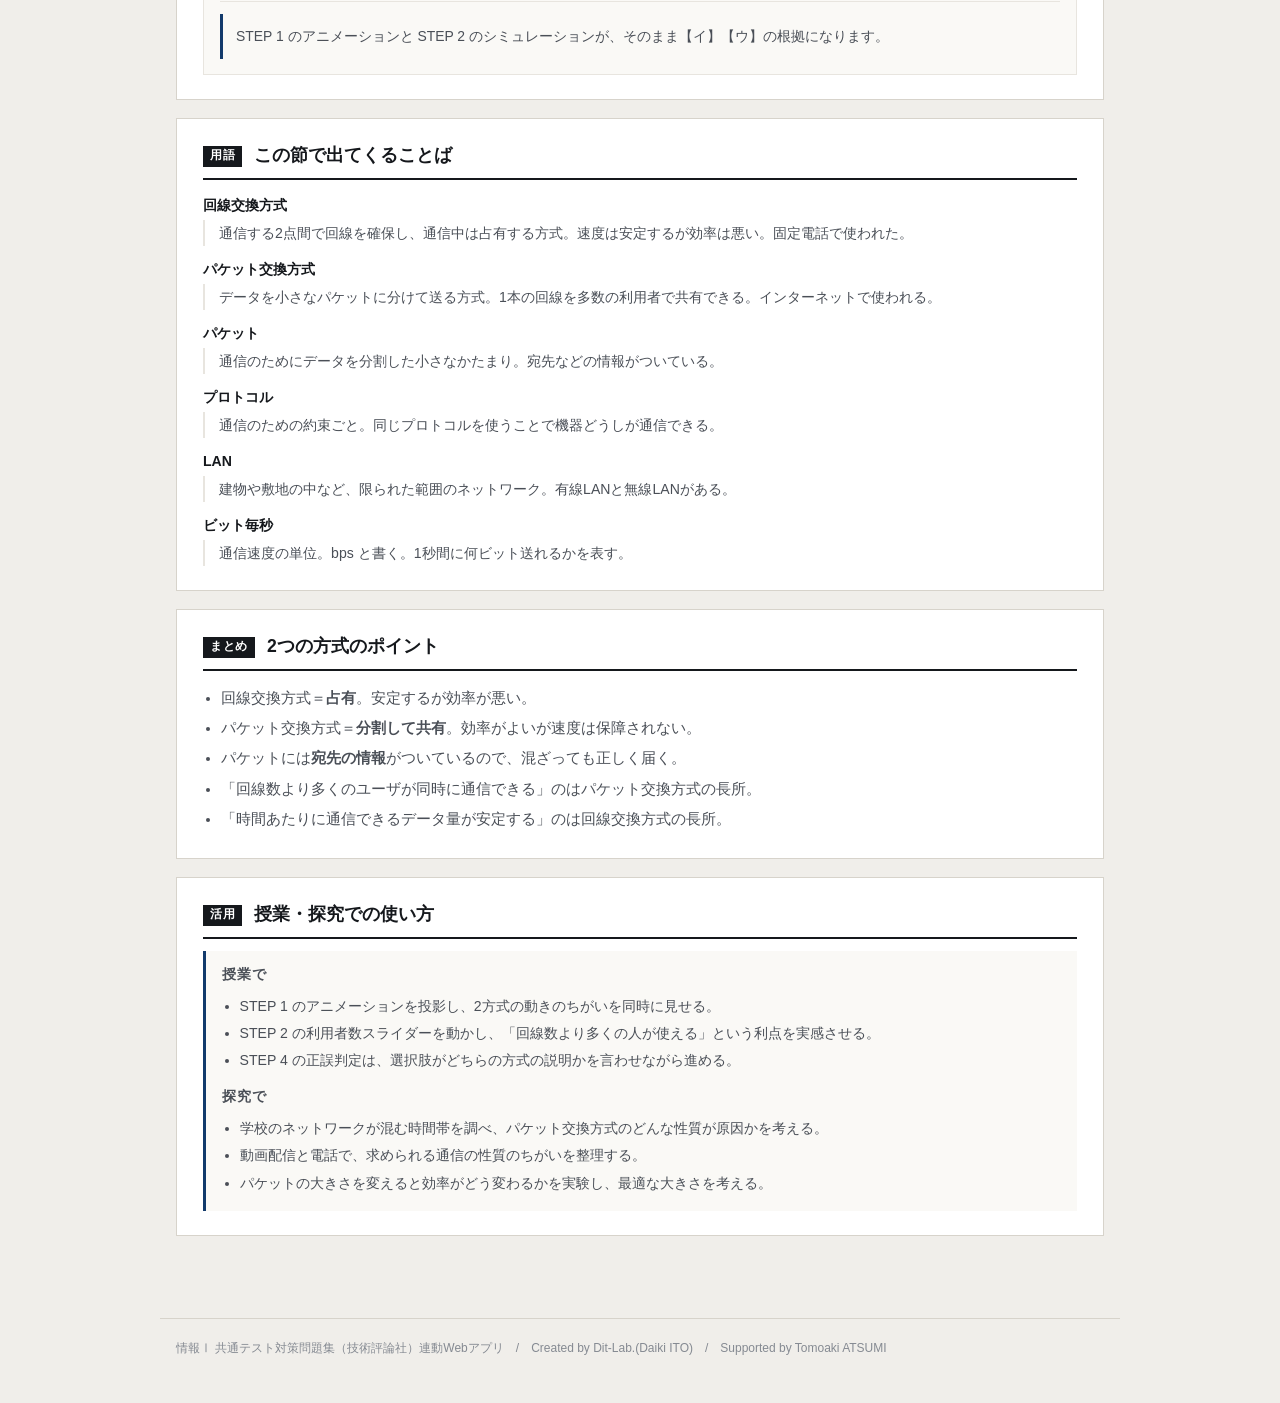
==== commit 5f92cbb6: "feat: 本文の答え合わせカードを追加（空欄・答え・確かめ方）" ====
--- a/index.html
+++ b/index.html
@@ -124,6 +124,15 @@
     </div>
   </section>
 
+  <section class="step" id="ansBox">
+    <h2><span class="no">答え</span>本文の答え合わせ</h2>
+    <p class="desc">このアプリで確かめた内容が、そのまま本文の問題の答えになります。</p>
+    <div class="panel">
+      <div class="tbl-scroll"><table class="tbl"><thead><tr><th>空欄</th><th>答え</th><th>理由・確かめ方</th></tr></thead><tbody><tr><td class="mono">【ア】</td><td class="mono"><strong>②</strong></td><td>a〜eのうち、パケット交換方式の説明にあたるものを数えます（a と e の2つ）。</td></tr><tr><td class="mono">【イ】</td><td class="mono"><strong>①</strong></td><td>回線を占有できるので、時間あたりの通信量が安定するのが回線交換方式の長所です。</td></tr><tr><td class="mono">【ウ】</td><td class="mono"><strong>③</strong></td><td>1本の回線を分け合えるので、回線数より多くの人が同時に使えるのがパケット交換方式の長所です。</td></tr></tbody></table></div>
+      <div class="note info" style="margin-top:12px">STEP 1 のアニメーションと STEP 2 のシミュレーションが、そのまま【イ】【ウ】の根拠になります。</div>
+    </div>
+  </section>
+
   <section class="step" id="glossary">
     <h2><span class="no">用語</span>この節で出てくることば</h2>
     <div id="glossBox"></div>
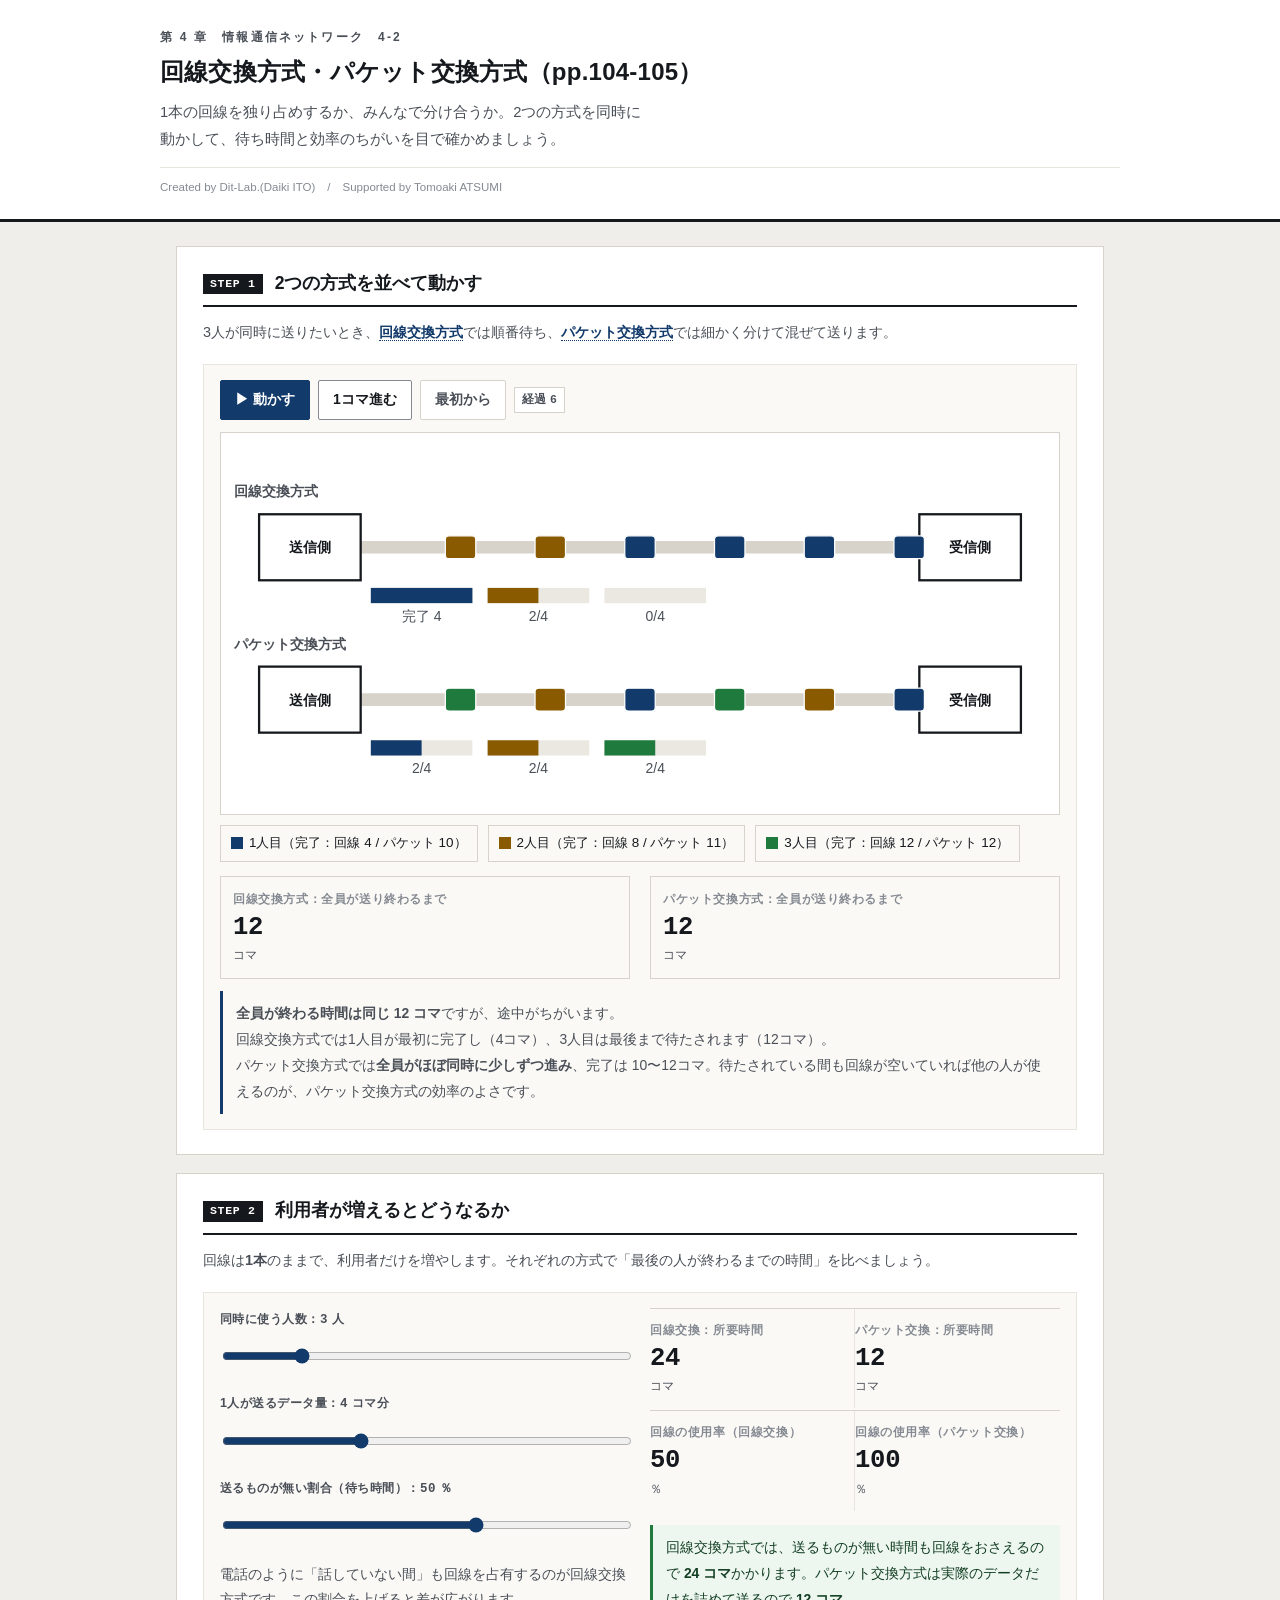
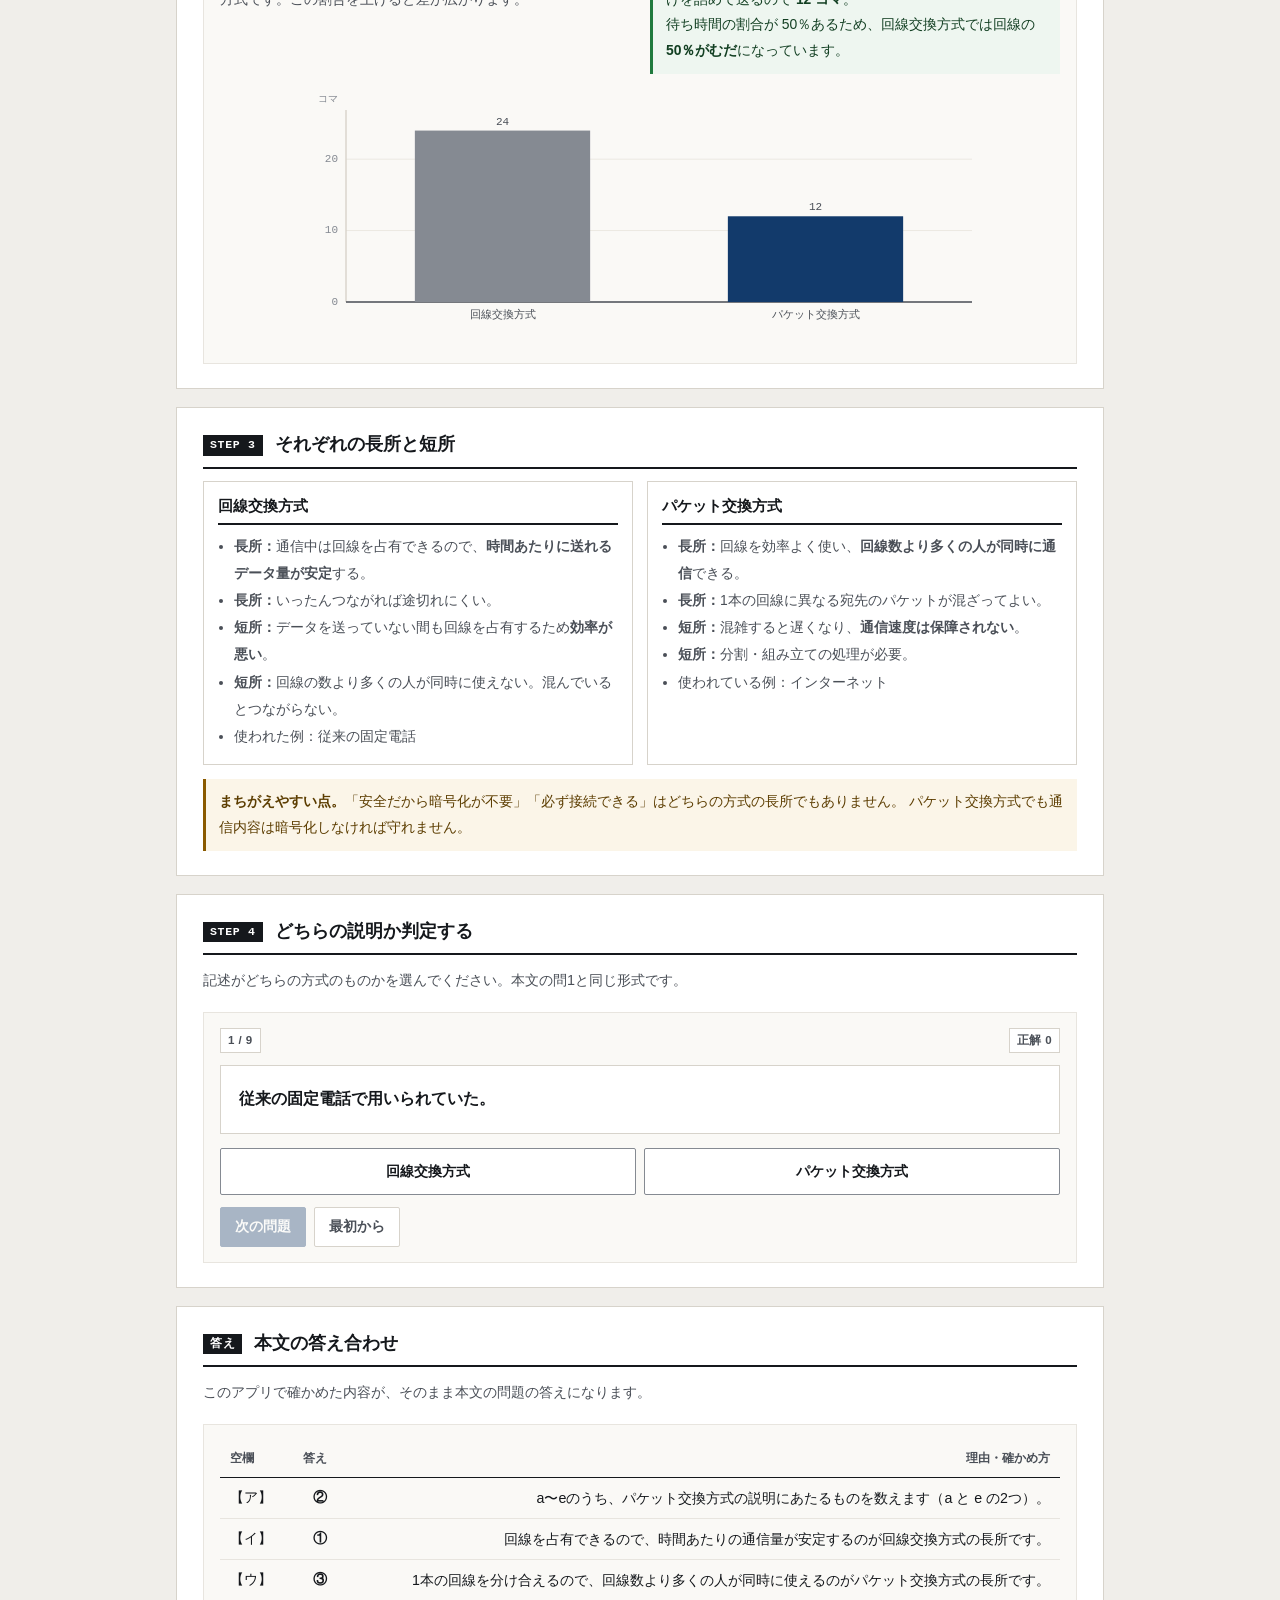
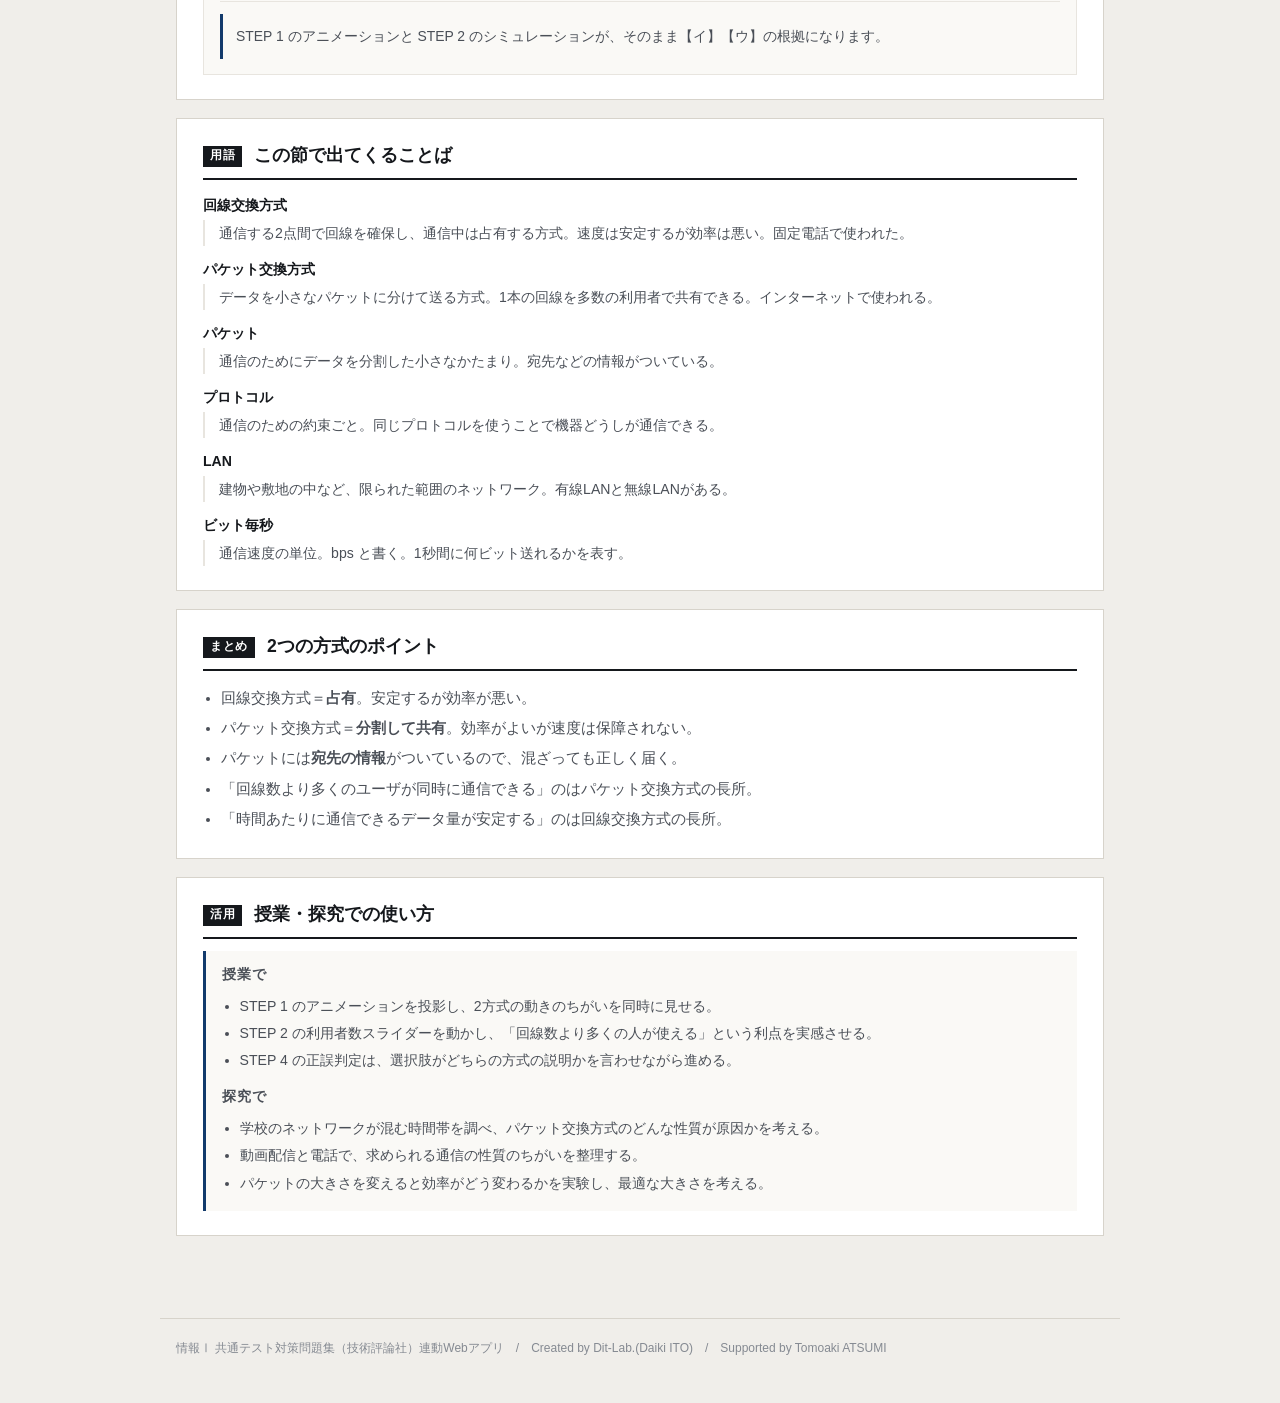
==== commit 3c223837: "fix: 設問見出しのレイアウト不具合を修正（.qhead→.pq）" ====
--- a/index.html
+++ b/index.html
@@ -6,7 +6,7 @@
 <title>回線交換方式・パケット交換方式｜情報Ⅰ共通テスト対策問題集</title>
 <meta name="description" content="1本の回線を独り占めするか、みんなで分け合うか。2つの方式を同時に動かして、待ち時間と効率のちがいを目で確かめましょう。">
 <link rel="icon" href="data:image/svg+xml,%3Csvg xmlns=%22http://www.w3.org/2000/svg%22 viewBox=%220 0 32 32%22%3E%3Crect width=%2232%22 height=%2232%22 fill=%22%2315181c%22/%3E%3Ctext x=%2216%22 y=%2222%22 font-size=%2218%22 font-family=%22monospace%22 fill=%22%23fff%22 text-anchor=%22middle%22%3E01%3C/text%3E%3C/svg%3E">
-<link rel="stylesheet" href="css/style.css?v=239696b1">
+<link rel="stylesheet" href="css/style.css?v=ea93572e">
 <link rel="stylesheet" href="css/app.css?v=dcf65fee">
 </head>
 <body>
--- a/css/style.css
+++ b/css/style.css
@@ -68,6 +68,7 @@
 .grid{display:grid; gap:20px}
 .grid > *{min-width:0}          /* 子の中身で列が広がるのを防ぐ */
 @media(min-width:800px){ .grid.c2{grid-template-columns:1fr 1fr} }
+@media(min-width:800px){ .grid.c21{grid-template-columns:1.45fr 1fr} }
 
 .panel{border:1px solid var(--rule-2); background:var(--paper-2); padding:15px 16px; min-width:0}
 .panel > h3{
@@ -225,7 +226,7 @@
   .dg-c, .dg-h{ min-width:110px }
 }
 @media (max-width:820px){
-  .grid.c2{grid-template-columns:1fr}
+  .grid.c2,.grid.c21{grid-template-columns:1fr}
   .dg-scroll{max-height:340px}
   .filebox{flex-direction:column; align-items:stretch}
   .filebox .sel{max-width:100%}
@@ -267,3 +268,13 @@
   cursor:pointer; font-size:.88rem; max-width:100%; text-align:left; font-family:inherit; color:var(--ink)}
 .cards .c:hover{background:var(--warn-bg)}
 .cards .c.used{opacity:.35; pointer-events:none}
+
+/* --- 予想してから実行 --- */
+.pmark{display:inline-block; background:var(--accent); color:#fff; font-size:.7rem; font-weight:700;
+  letter-spacing:.08em; padding:2px 7px; border-radius:2px; margin-right:8px; vertical-align:2px}
+input.pin{font-size:1.05rem; padding:7px 10px; border:1px solid var(--rule); border-radius:3px;
+  width:9em; max-width:100%; background:#fff}
+.btn-row .unit{color:var(--muted); font-size:.9rem}
+.choice4 .btn.on{border-color:var(--accent); box-shadow:inset 0 0 0 1px var(--accent); font-weight:700}
+/* 設問文の見出し（flex ではなく通常の段落。.qhead は左右振り分け用なので用途が別） */
+.pq{margin:0 0 10px; font-weight:700; line-height:1.85}
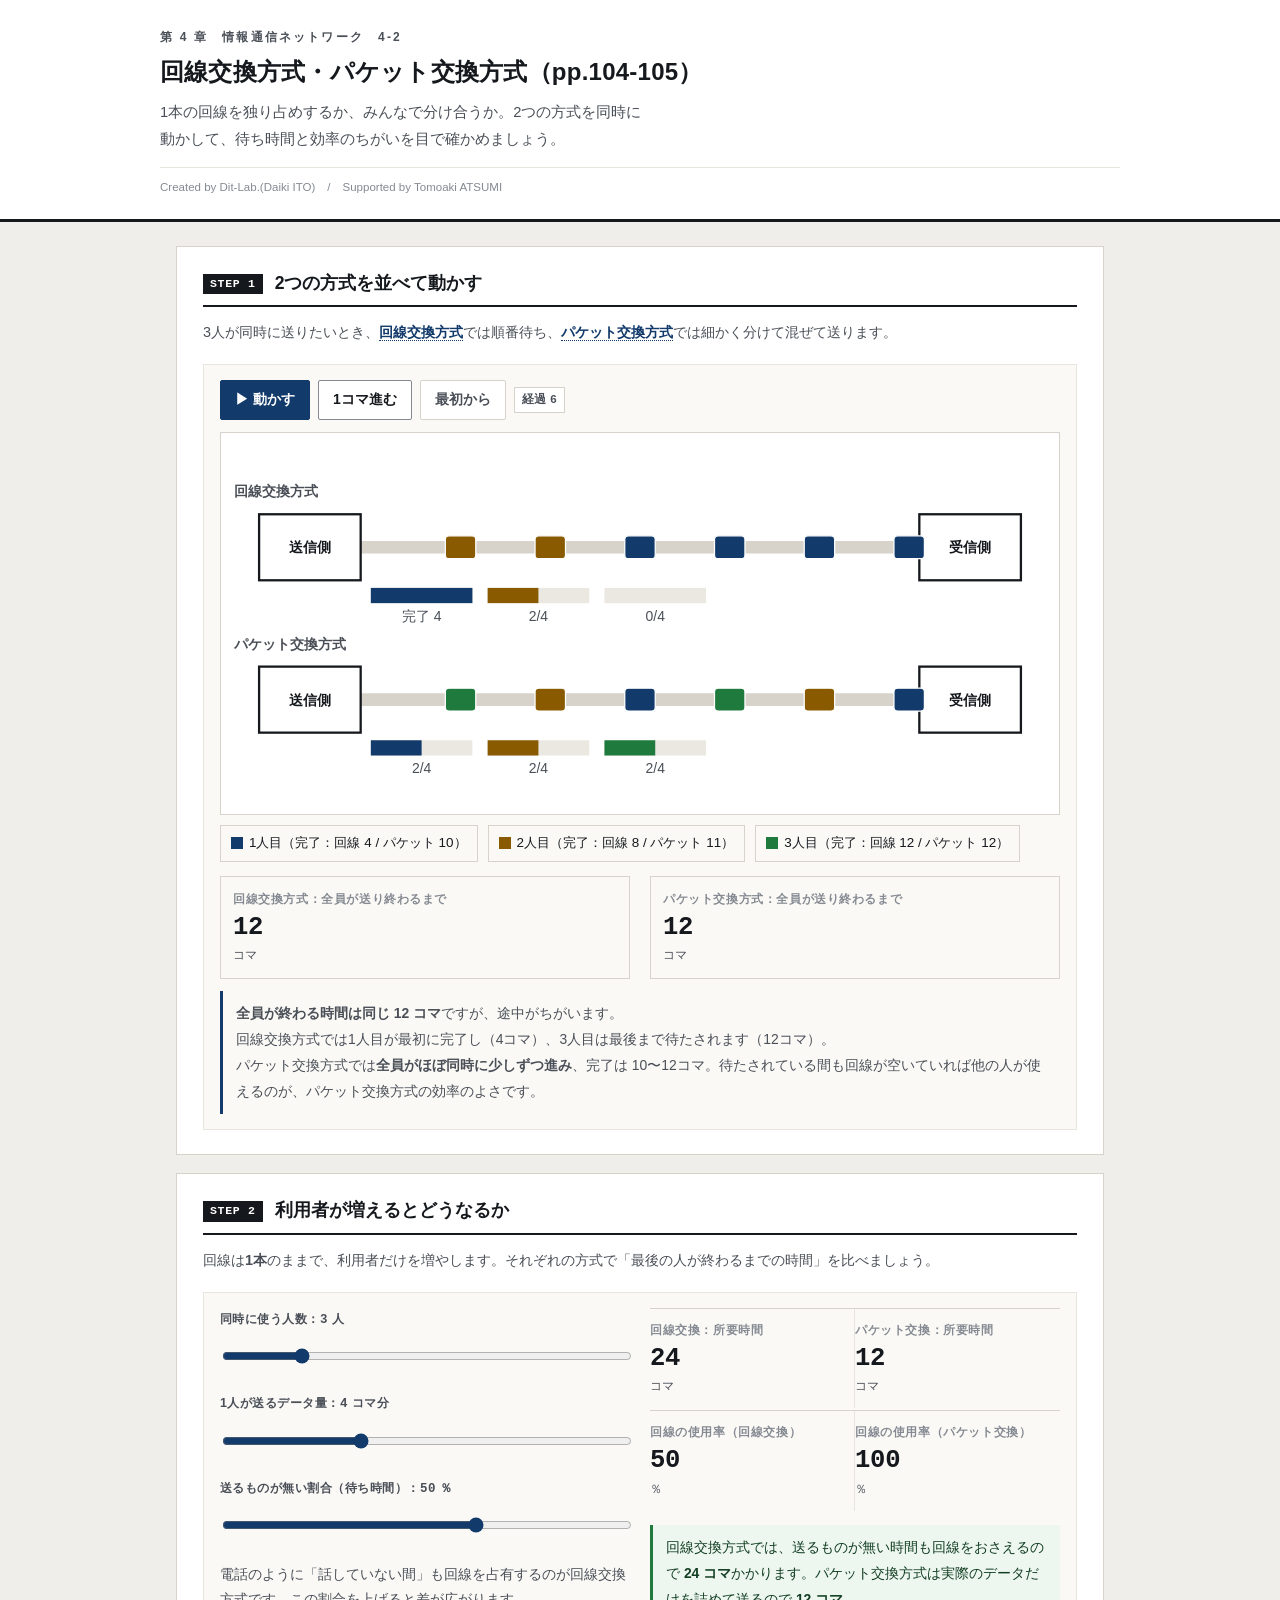
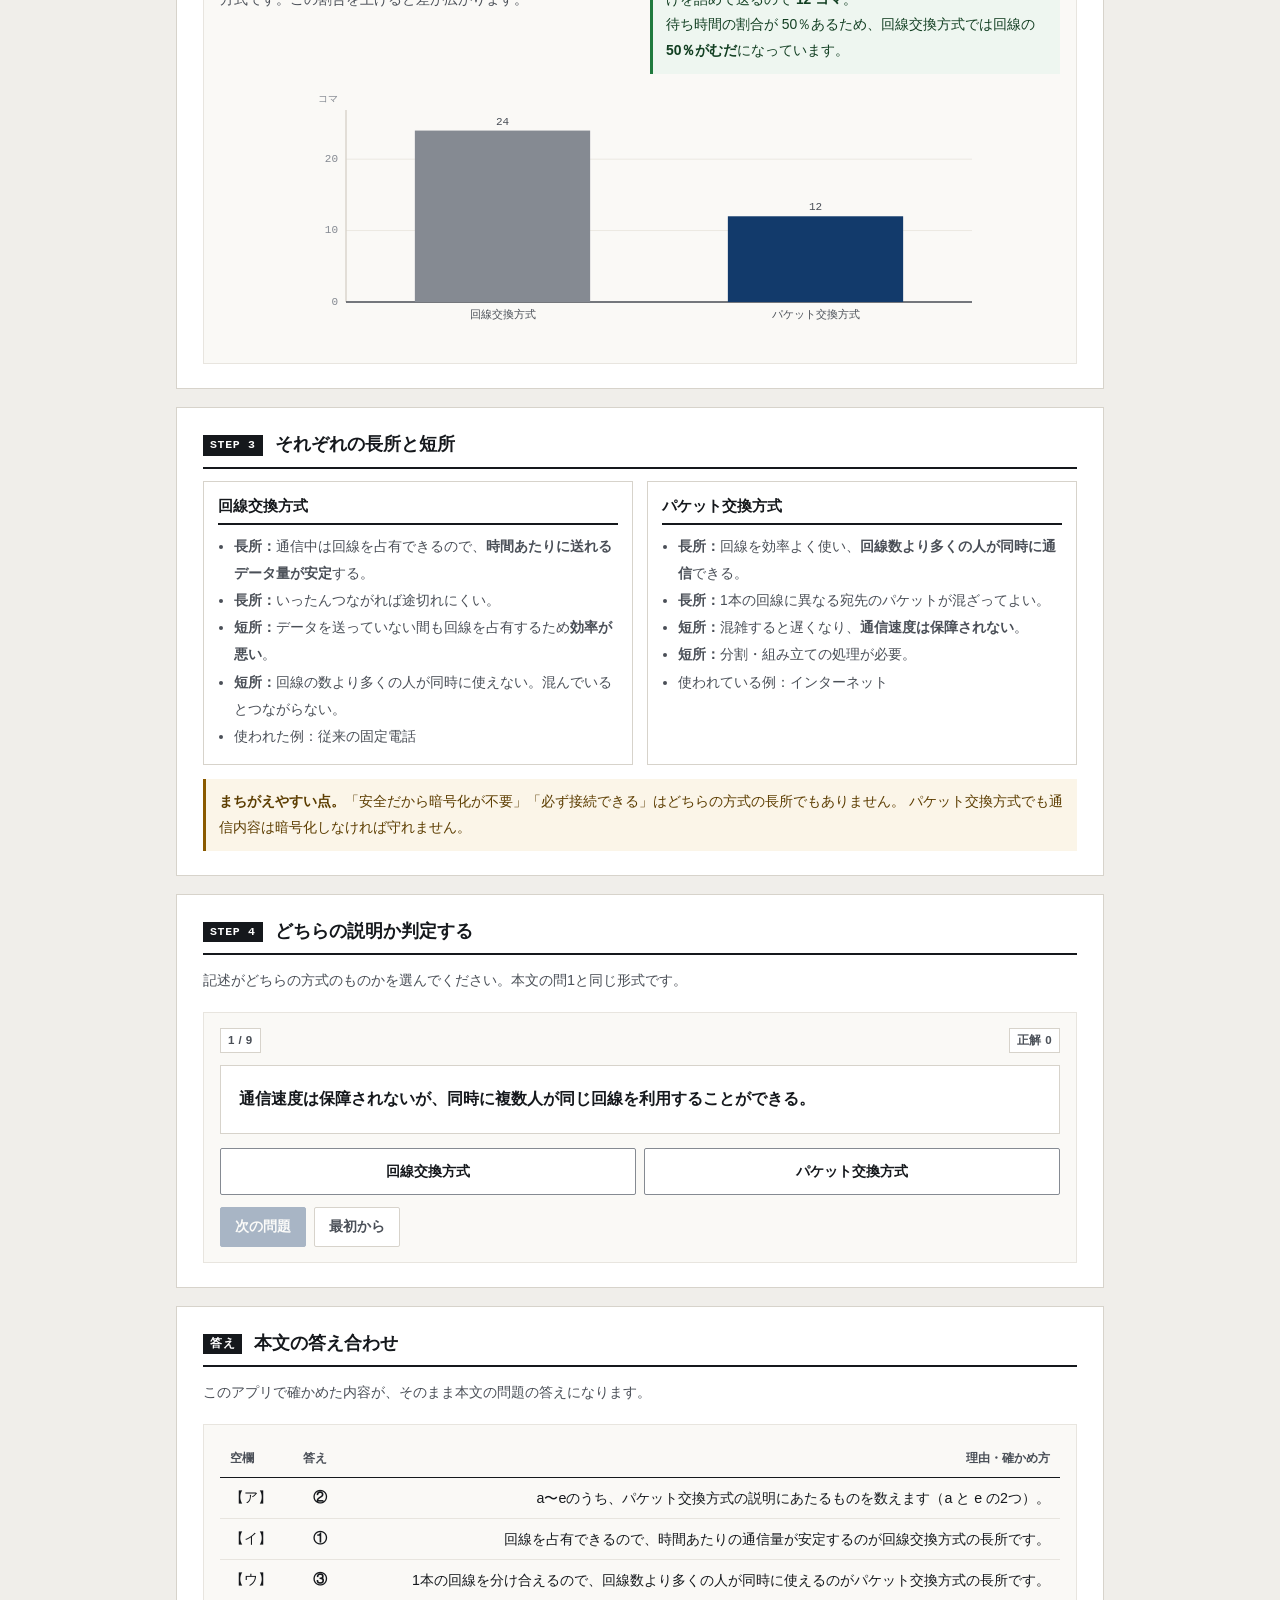
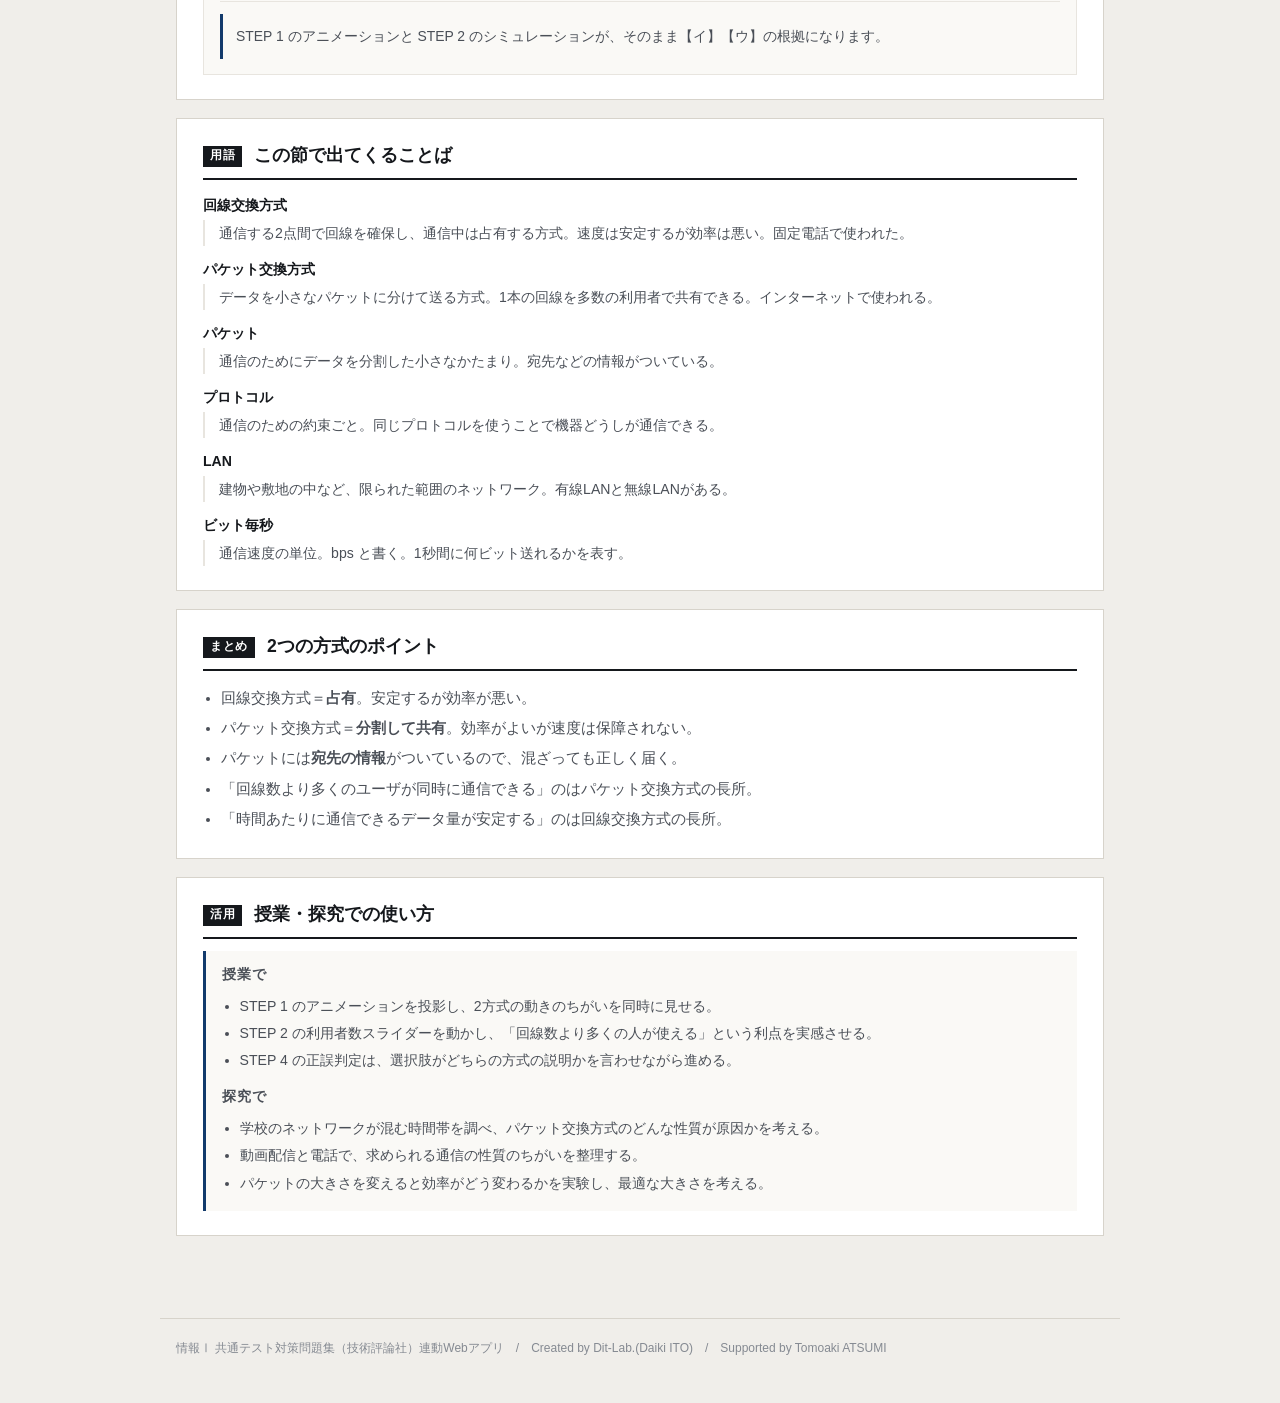
==== commit 7b588411: "fix: 解説文が折り返さず画面からはみ出す場合がある不具合を修正" ====
--- a/index.html
+++ b/index.html
@@ -6,7 +6,7 @@
 <title>回線交換方式・パケット交換方式｜情報Ⅰ共通テスト対策問題集</title>
 <meta name="description" content="1本の回線を独り占めするか、みんなで分け合うか。2つの方式を同時に動かして、待ち時間と効率のちがいを目で確かめましょう。">
 <link rel="icon" href="data:image/svg+xml,%3Csvg xmlns=%22http://www.w3.org/2000/svg%22 viewBox=%220 0 32 32%22%3E%3Crect width=%2232%22 height=%2232%22 fill=%22%2315181c%22/%3E%3Ctext x=%2216%22 y=%2222%22 font-size=%2218%22 font-family=%22monospace%22 fill=%22%23fff%22 text-anchor=%22middle%22%3E01%3C/text%3E%3C/svg%3E">
-<link rel="stylesheet" href="css/style.css?v=ea93572e">
+<link rel="stylesheet" href="css/style.css?v=1b60c856">
 <link rel="stylesheet" href="css/app.css?v=dcf65fee">
 </head>
 <body>
--- a/css/style.css
+++ b/css/style.css
@@ -118,7 +118,7 @@
 table.tbl thead th{border-bottom:1.5px solid var(--ink); font-size:.76rem; color:var(--ink-2); font-weight:700; white-space:nowrap}
 .tbl-scroll{overflow-x:auto; -webkit-overflow-scrolling:touch; max-width:100%}
 
-.note{padding:10px 13px; font-size:.87rem; border-left:3px solid var(--ink-3); background:var(--paper-2)}
+.note{padding:10px 13px; font-size:.87rem; border-left:3px solid var(--ink-3); background:var(--paper-2); overflow-wrap:break-word; word-break:break-word}
 .note.ok{background:var(--ok-bg); border-left-color:var(--ok); color:#123f22}
 .note.ng{background:var(--ng-bg); border-left-color:var(--ng); color:#6d1a15}
 .note.info{background:var(--paper-2); border-left-color:var(--accent); color:var(--ink-2)}
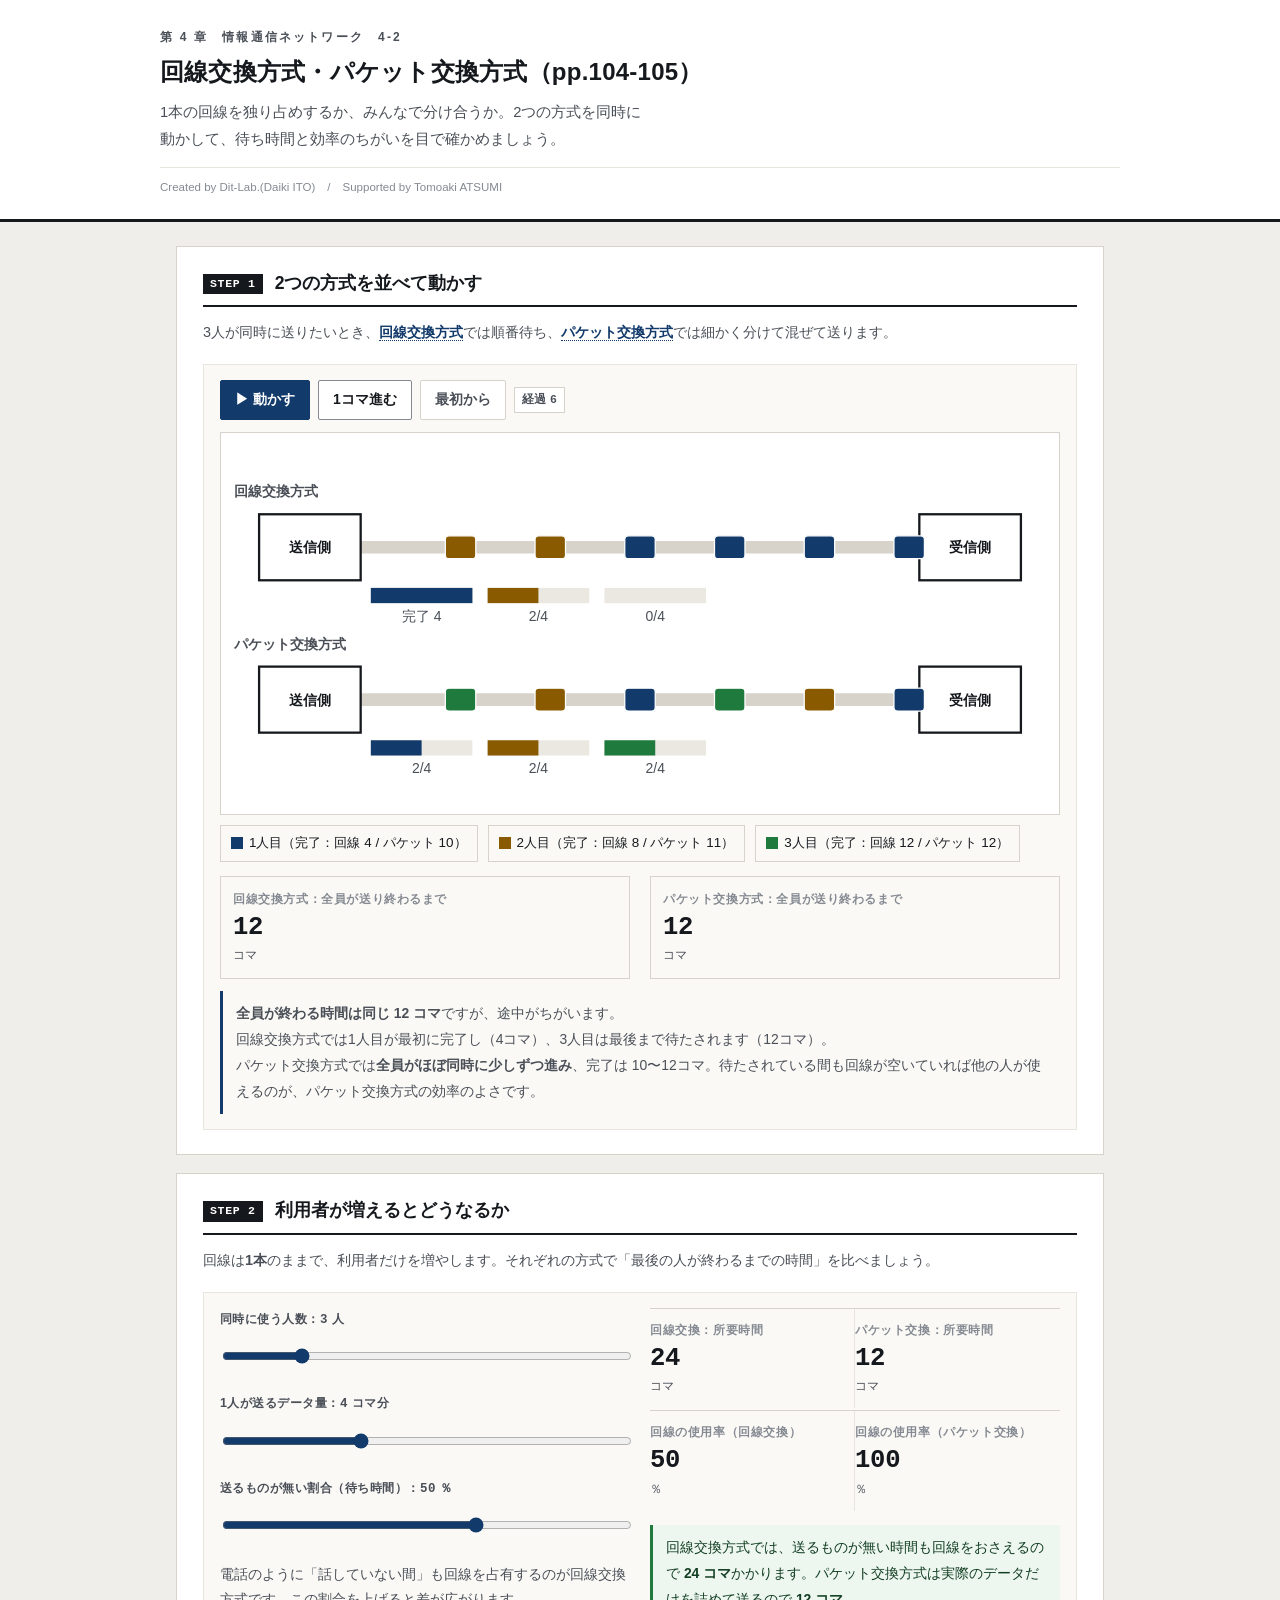
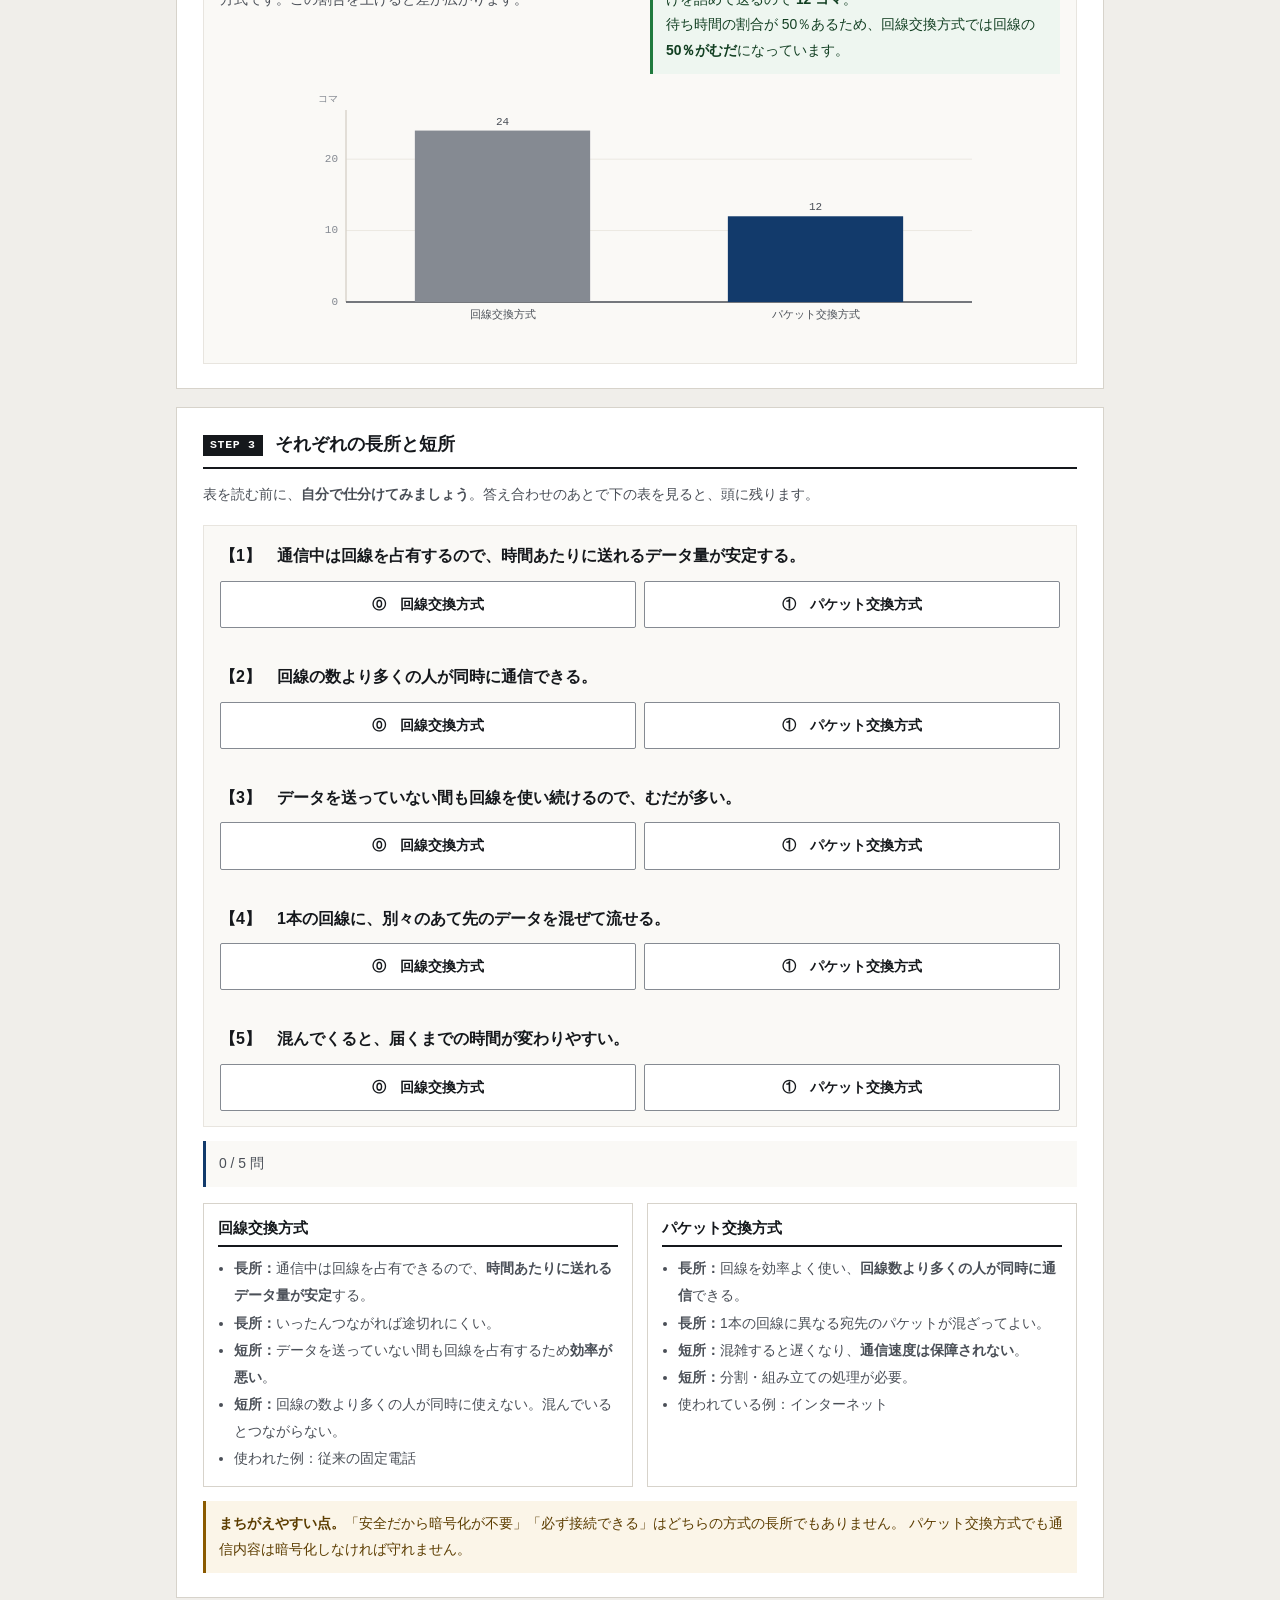
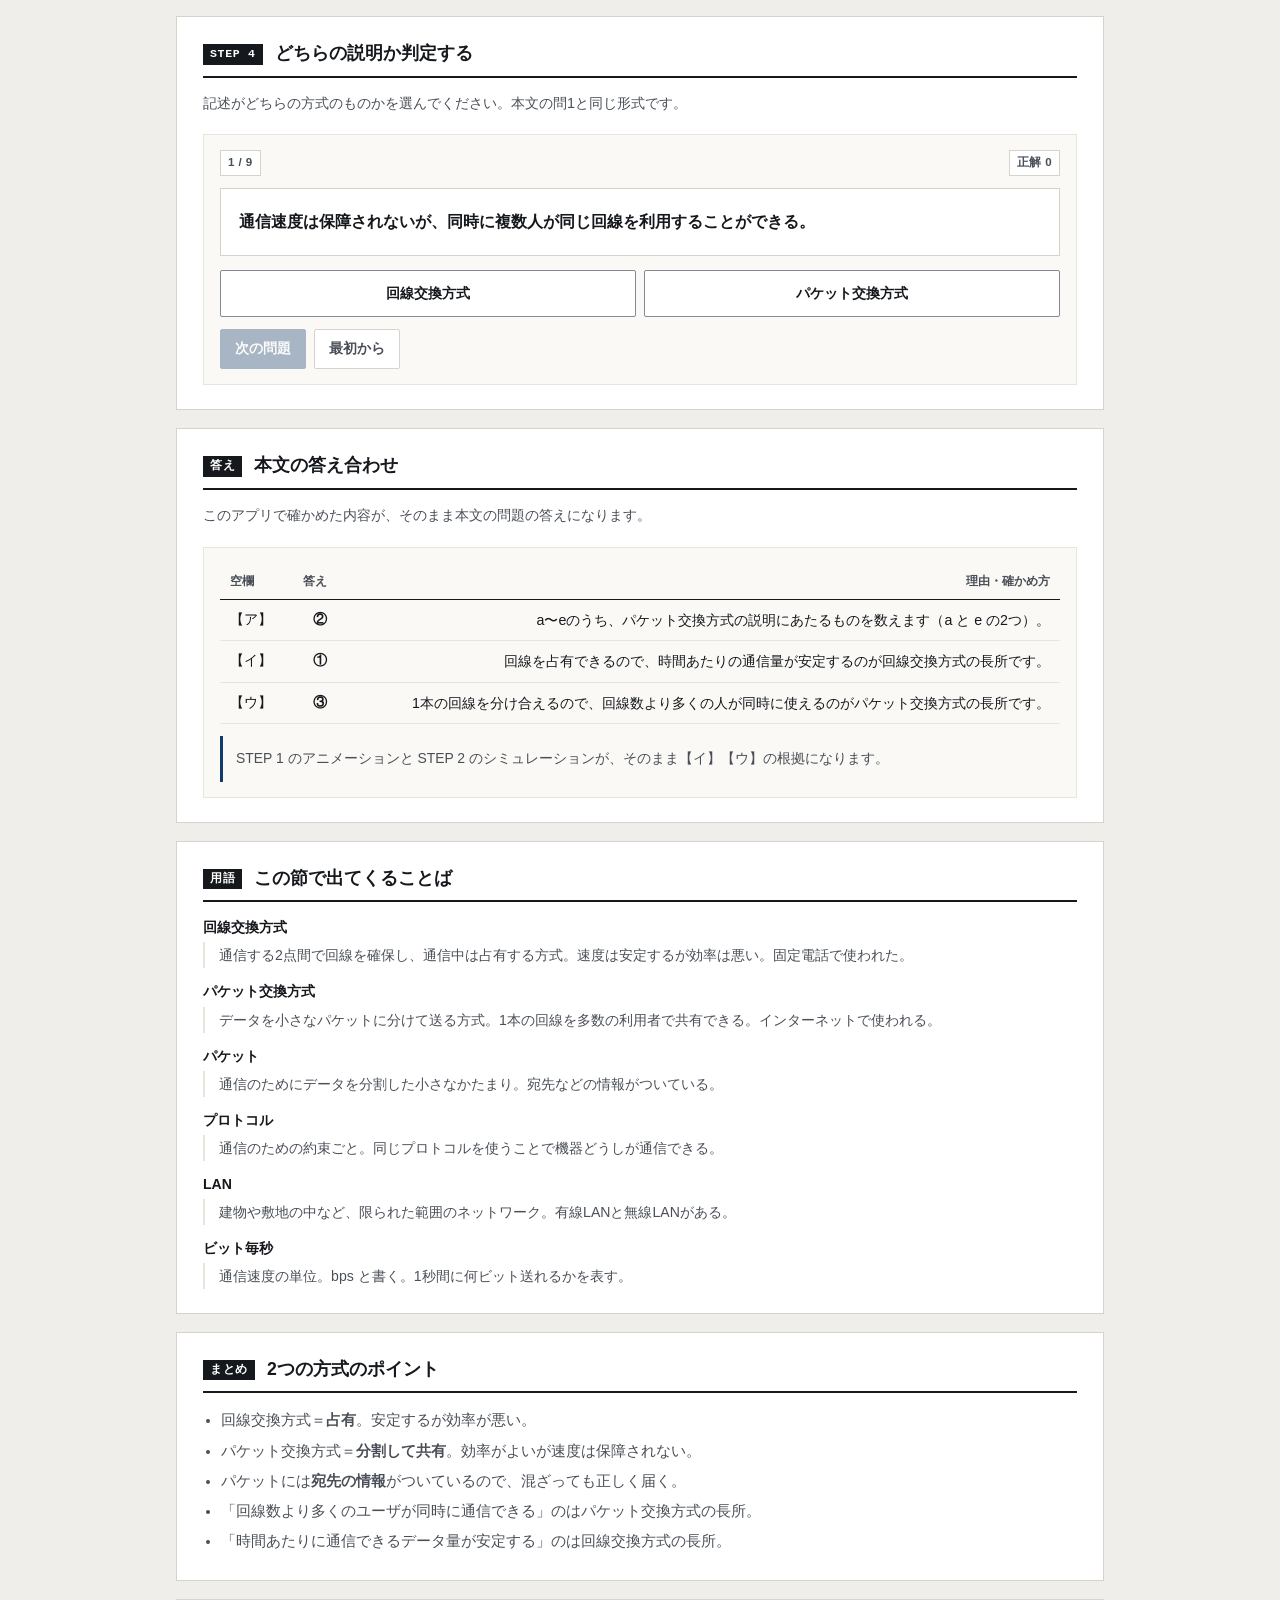
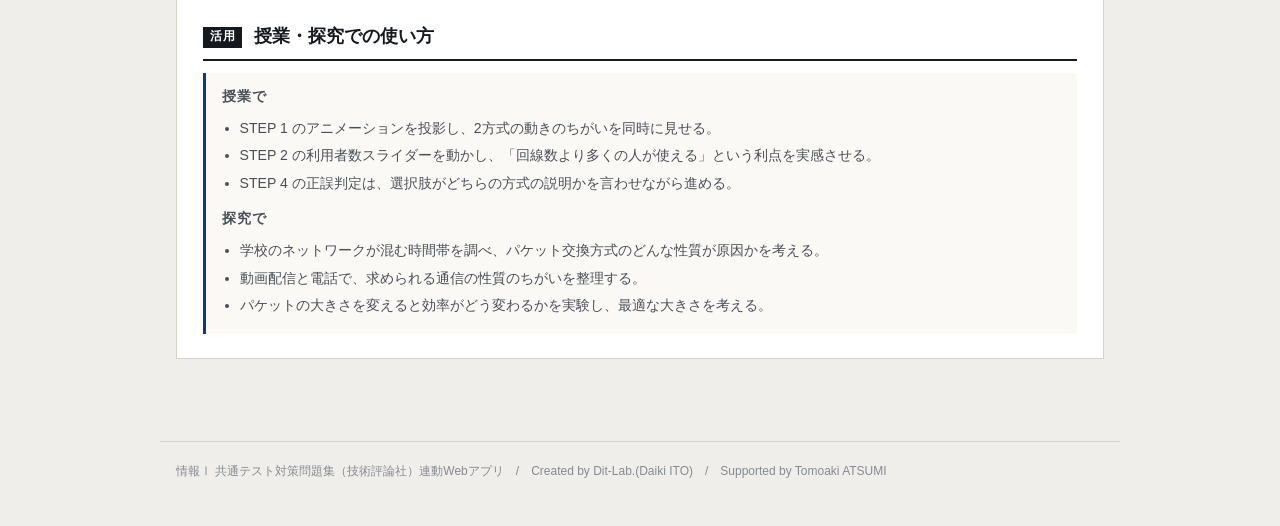
==== commit 61b183ba: "feat: 一覧表のセクションに「先に自分で考える」自己チェックを追加（読むだけになっていた箇所を操作できるように）" ====
--- a/index.html
+++ b/index.html
@@ -6,7 +6,7 @@
 <title>回線交換方式・パケット交換方式｜情報Ⅰ共通テスト対策問題集</title>
 <meta name="description" content="1本の回線を独り占めするか、みんなで分け合うか。2つの方式を同時に動かして、待ち時間と効率のちがいを目で確かめましょう。">
 <link rel="icon" href="data:image/svg+xml,%3Csvg xmlns=%22http://www.w3.org/2000/svg%22 viewBox=%220 0 32 32%22%3E%3Crect width=%2232%22 height=%2232%22 fill=%22%2315181c%22/%3E%3Ctext x=%2216%22 y=%2222%22 font-size=%2218%22 font-family=%22monospace%22 fill=%22%23fff%22 text-anchor=%22middle%22%3E01%3C/text%3E%3C/svg%3E">
-<link rel="stylesheet" href="css/style.css?v=1b60c856">
+<link rel="stylesheet" href="css/style.css?v=bdbb3cb0">
 <link rel="stylesheet" href="css/app.css?v=dcf65fee">
 </head>
 <body>
@@ -78,7 +78,10 @@
 
   <section class="step" id="step3">
     <h2><span class="no">STEP 3</span>それぞれの長所と短所</h2>
-    <div class="cmp2">
+        <p class="desc">表を読む前に、<strong>自分で仕分けてみましょう</strong>。答え合わせのあとで下の表を見ると、頭に残ります。</p>
+    <div class="panel" id="chkBox" style="margin-bottom:14px"></div>
+    <div class="note" id="chkNote" style="margin:0 0 16px"></div>
+<div class="cmp2">
       <div class="box">
         <h3>回線交換方式</h3>
         <ul>
@@ -176,6 +179,7 @@
 <script src="js/tools.js?v=c07db610"></script>
 <script src="js/chart.js?v=fb6e3be1"></script>
 <script src="js/terms.js?v=92038844"></script>
-<script src="js/app.js?v=97bf3a3a"></script>
+<script src="js/quiz.js?v=13402362"></script>
+<script src="js/app.js?v=c14af84f"></script>
 </body>
 </html>
--- a/css/style.css
+++ b/css/style.css
@@ -278,3 +278,23 @@
 .choice4 .btn.on{border-color:var(--accent); box-shadow:inset 0 0 0 1px var(--accent); font-weight:700}
 /* 設問文の見出し（flex ではなく通常の段落。.qhead は左右振り分け用なので用途が別） */
 .pq{margin:0 0 10px; font-weight:700; line-height:1.85}
+
+/* --- 自分のテーマでやってみる（ワークシート） --- */
+.wsheet{display:grid; gap:14px}
+@media(min-width:760px){ .wsheet{grid-template-columns:1fr 1fr} }
+.wsf{display:block}
+.wsf .wsl{display:block; font-weight:700; font-size:.9rem; margin-bottom:3px}
+.wsf .wsh{display:block; font-size:.78rem; color:var(--muted); margin-bottom:5px; line-height:1.6}
+.wsf textarea{width:100%; max-width:100%; font:inherit; font-size:.92rem; line-height:1.75;
+  padding:8px 10px; border:1px solid var(--rule); border-radius:3px; background:#fff; resize:vertical}
+.wsf textarea:focus{outline:2px solid var(--accent); outline-offset:-2px}
+.wsout{margin-top:14px; border:1px solid var(--ink-3); border-radius:3px; background:#fff; padding:16px 18px}
+.wsout h4{margin:0 0 10px; font-size:1rem}
+.wsout dl{margin:0}
+.wsout dt{font-weight:700; font-size:.84rem; color:var(--accent); margin-top:10px}
+.wsout dd{margin:2px 0 0; font-size:.92rem; line-height:1.85; white-space:pre-wrap}
+.wsout .wsmsg{margin:10px 0 0; font-size:.86rem; color:var(--muted)}
+@media print{
+  .app-header, .btn-row, .step:not(.wsprint){ display:none !important }
+  .wsout{border:none; padding:0}
+}
